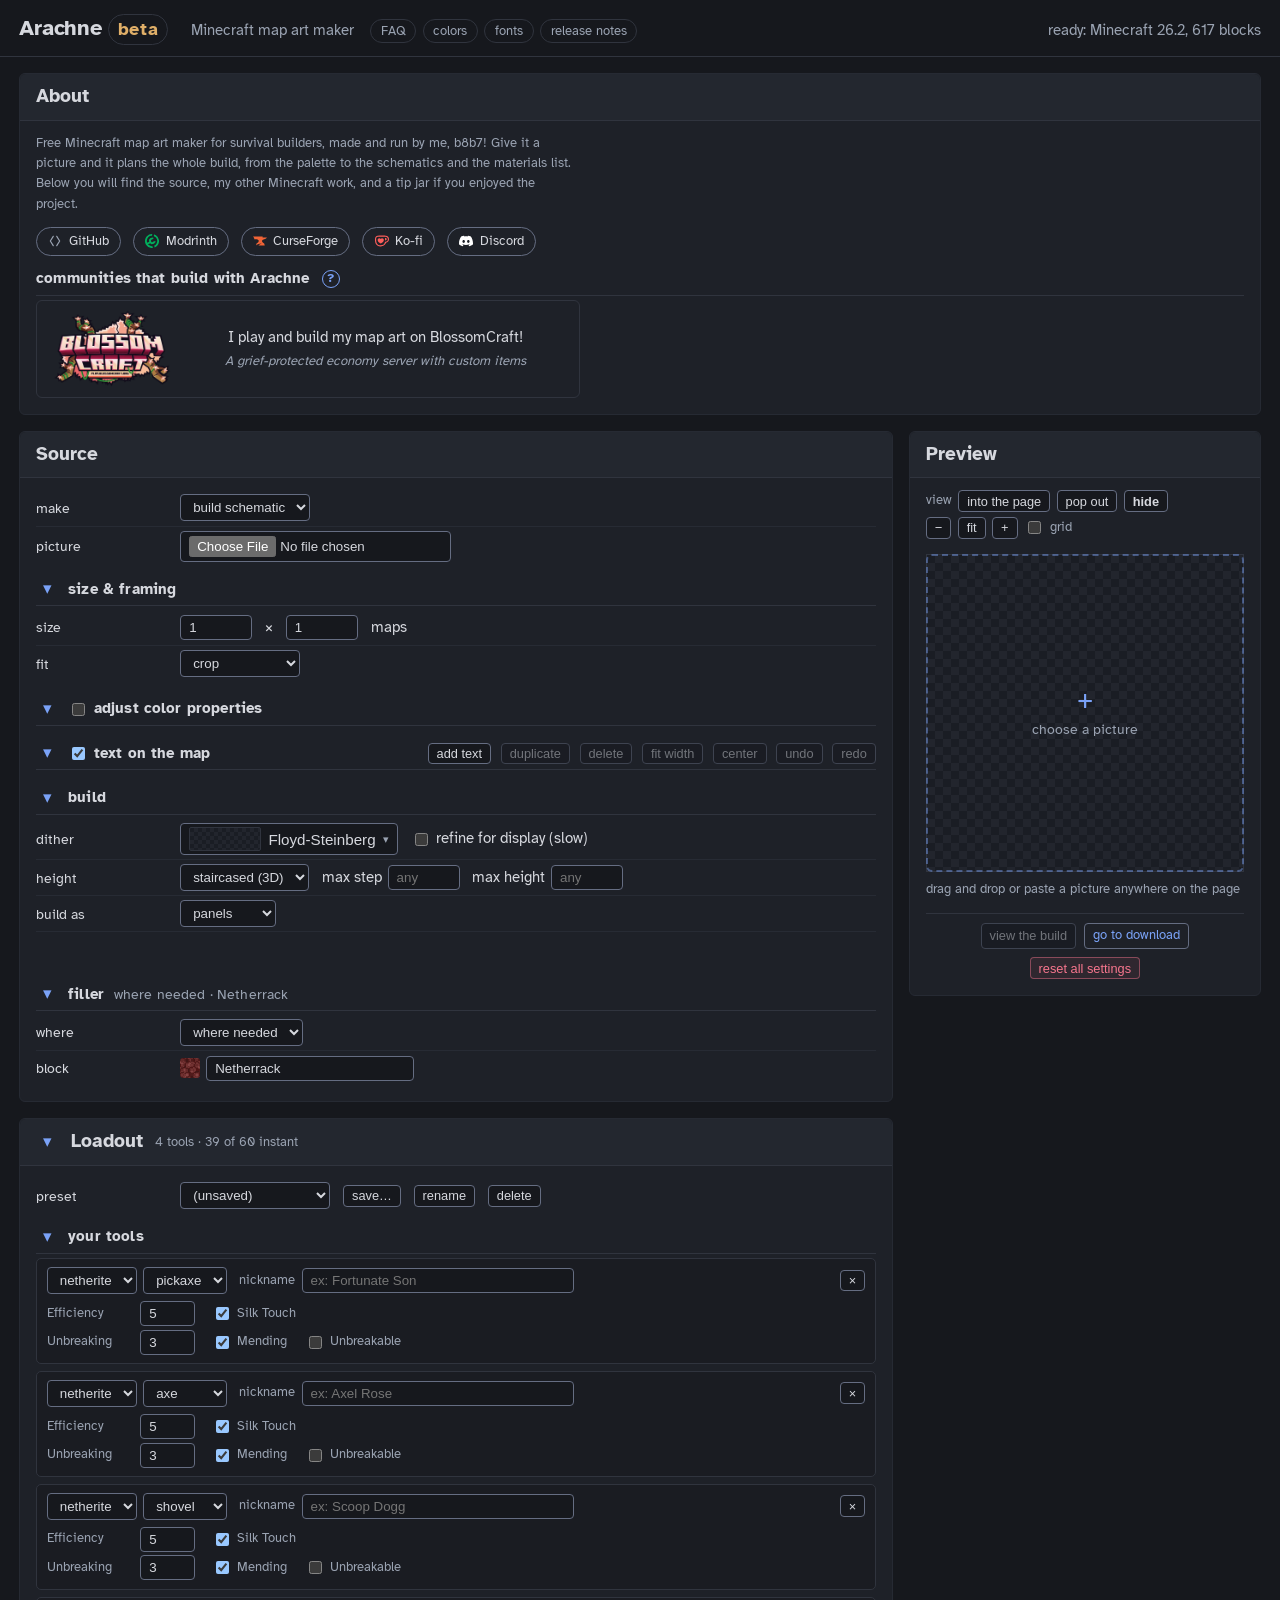
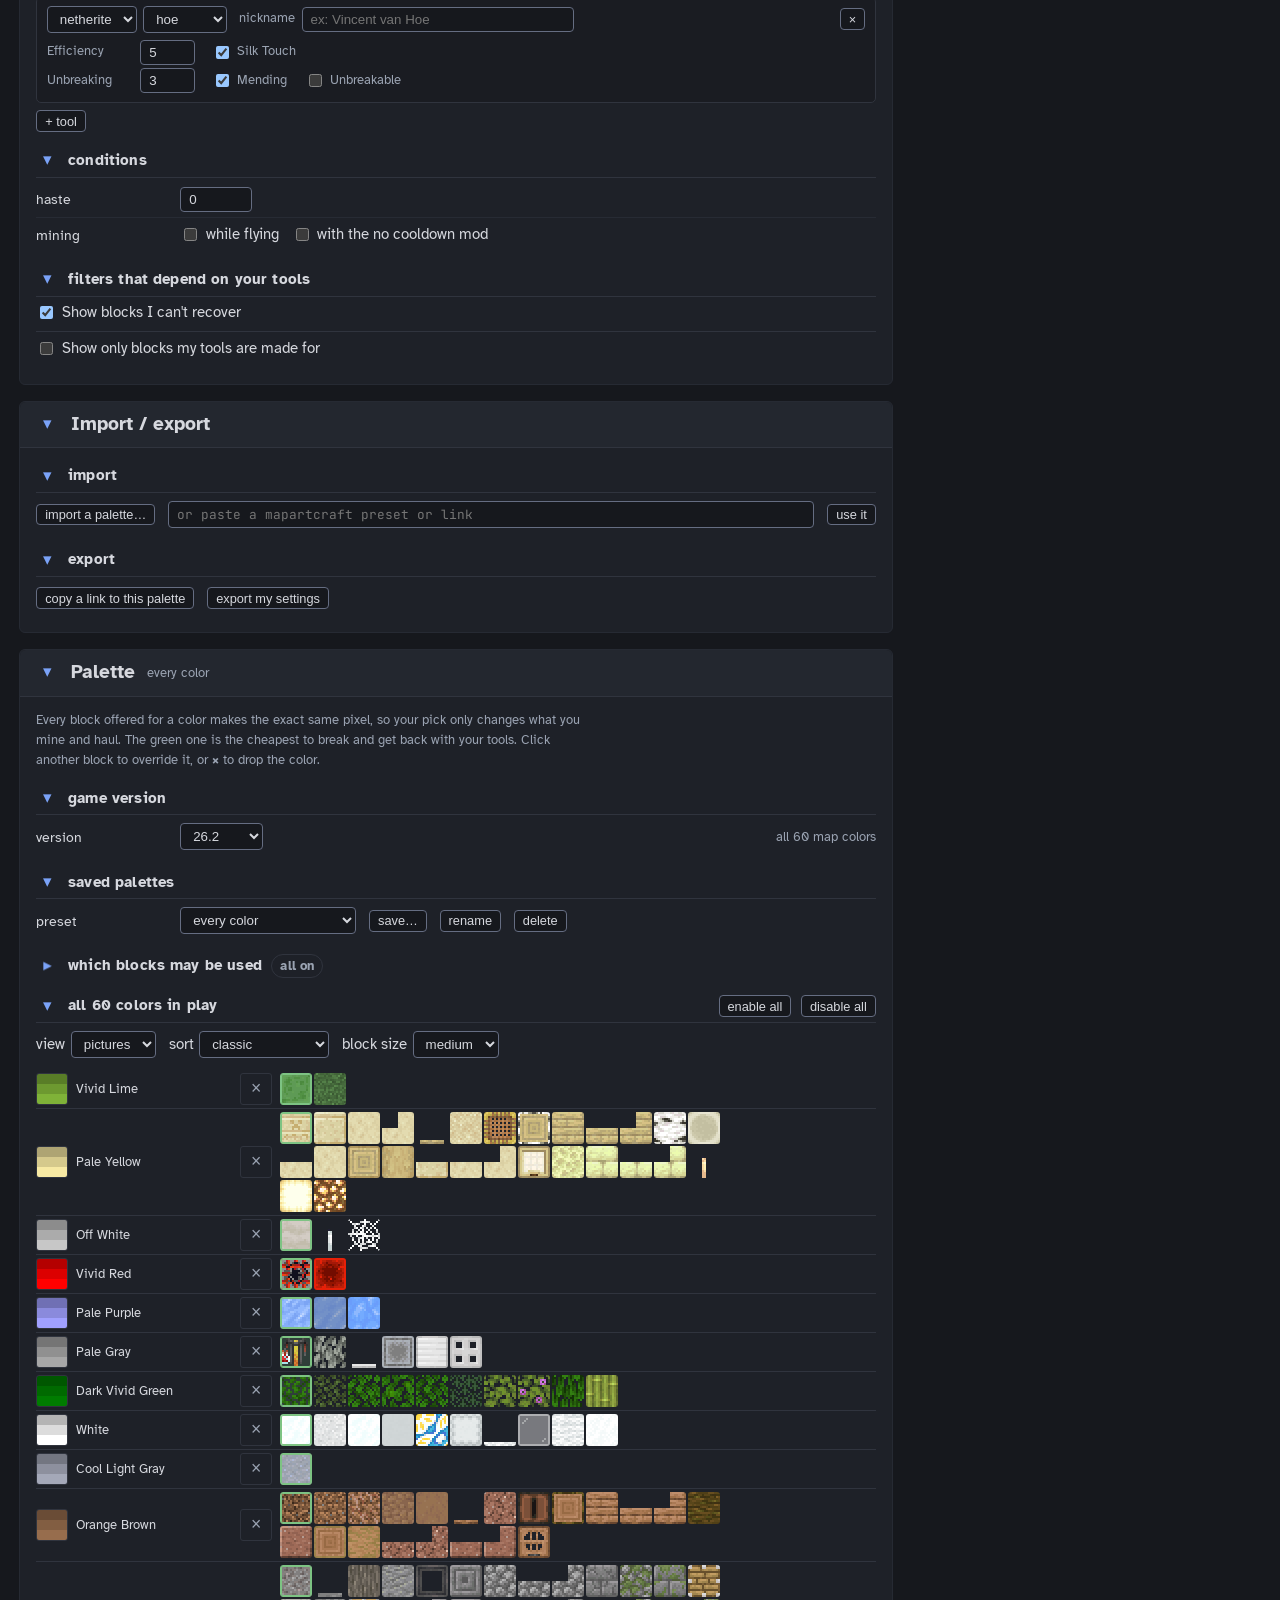
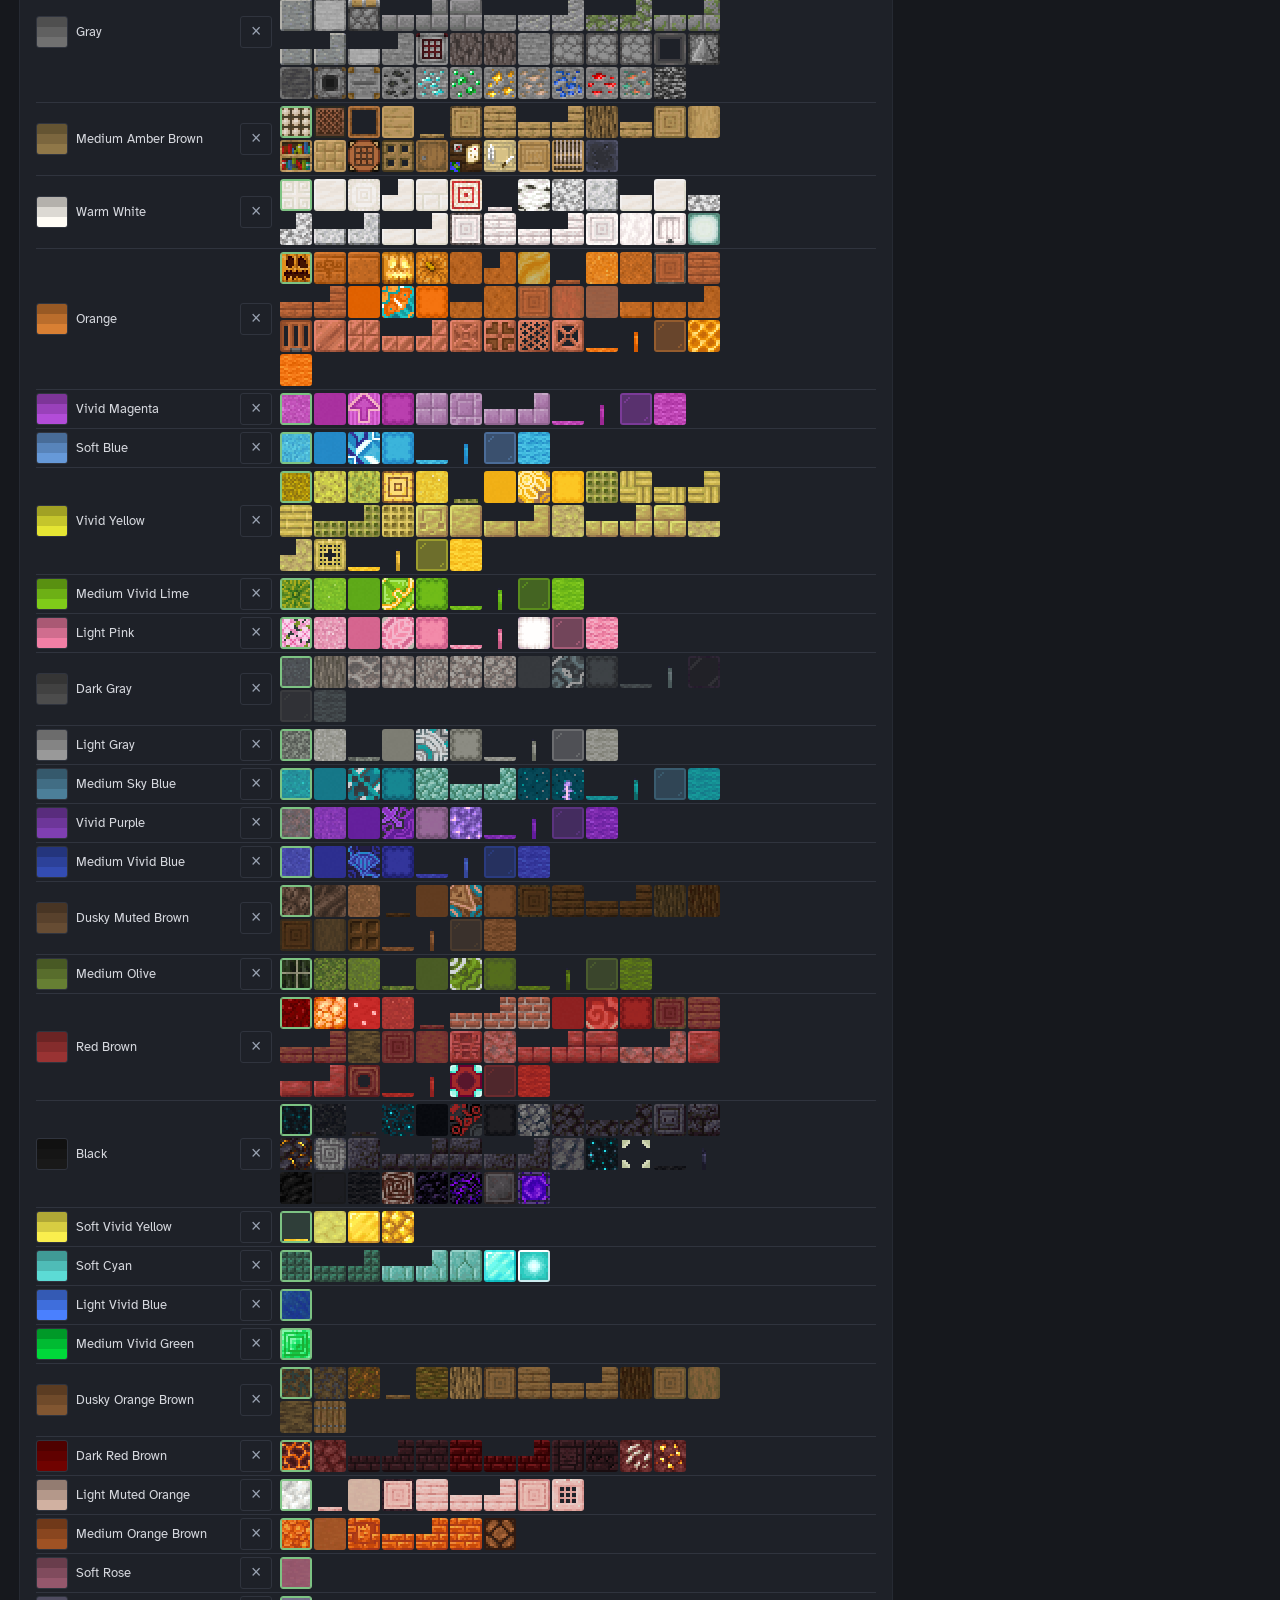
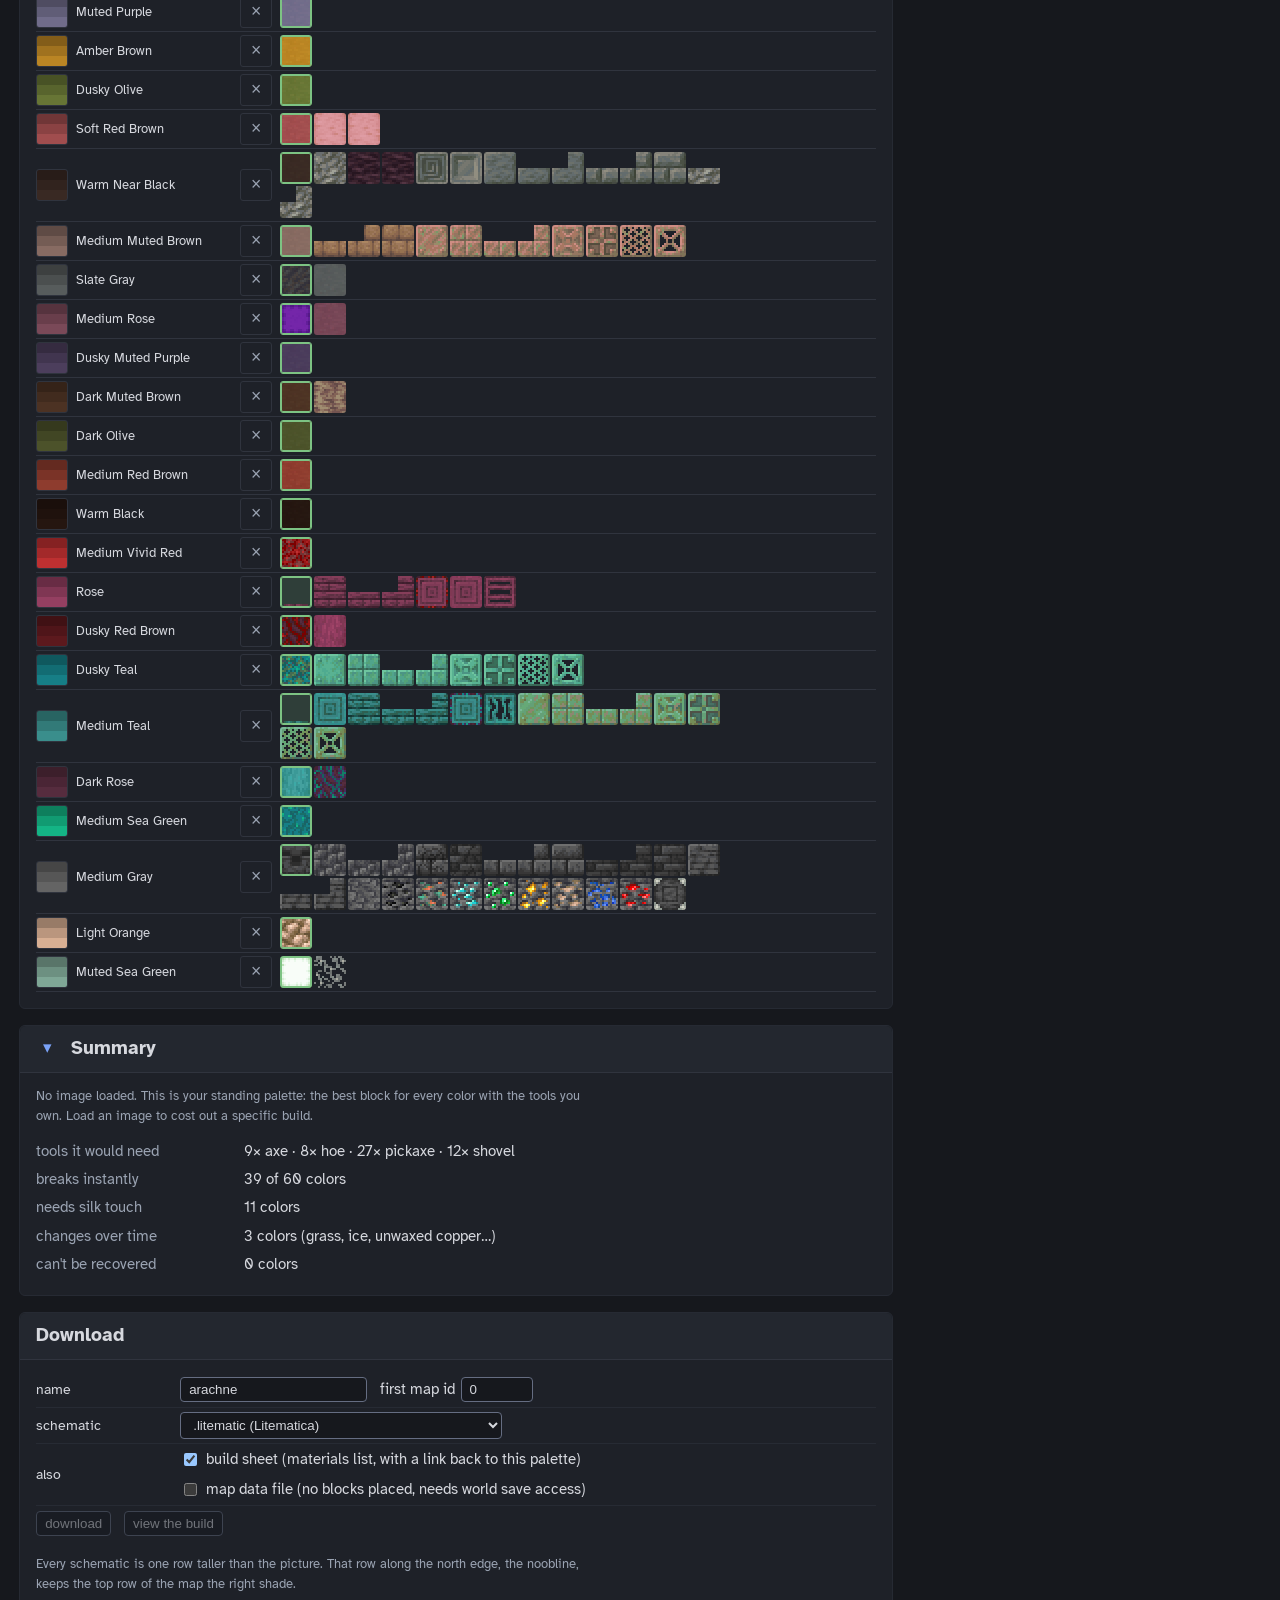
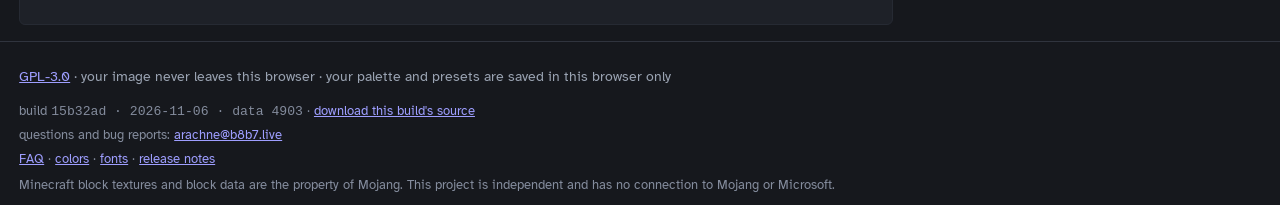
==== map-art/index.html @ 8e526361 "Integrate Map Art" ====
<!doctype html>
<html lang="en">
  <head>
    <meta charset="UTF-8" />
    <meta name="viewport" content="width=device-width, initial-scale=1.0" />
    <title>Arachne · Minecraft map art maker and generator</title>
    <meta name="description" content="Free Minecraft map art maker. Turn a picture into a Litematica or WorldEdit schematic with a palette priced for survival. It runs in your browser with no tracking." />
    <link rel="canonical" href="https://sovalyecraft.space/map-art/" />
    <meta property="og:type" content="website" />
    <meta property="og:url" content="https://sovalyecraft.space/map-art/" />
    <meta property="og:title" content="Arachne · Minecraft map art maker and generator" />
    <meta property="og:description" content="Free Minecraft map art maker. Turn a picture into map art in your browser, with no account and no tracking." />
    <meta property="og:image" content="https://b8b7.live/assets/brand/og-card.jpg" />
    <meta property="og:image:width" content="1200" />
    <meta property="og:image:height" content="630" />
    <meta property="og:image:alt" content="A rolled Minecraft map sealed with a spider medallion" />
    <meta property="og:site_name" content="b8b7.live" />
    <meta name="twitter:card" content="summary_large_image" />
    <script type="application/ld+json">
    {
      "@context": "https://schema.org",
      "@type": "WebApplication",
      "name": "Arachne",
      "url": "https://sovalyecraft.space/map-art/",
      "description": "Free Minecraft map art maker. Turn a picture into a Litematica or WorldEdit schematic with a palette priced for survival. It runs in your browser with no tracking.",
      "applicationCategory": "UtilitiesApplication",
      "operatingSystem": "Any",
      "browserRequirements": "Requires JavaScript and WebAssembly",
      "offers": {"@type": "Offer", "price": "0", "priceCurrency": "USD"},
      "author": {"@type": "Person", "name": "b8b7", "url": "https://b8b7.live/"},
      "license": "https://www.gnu.org/licenses/gpl-3.0.html"
    }
    </script>
    <link rel="icon" href="/map-art/favicon.svg" type="image/svg+xml" />
    <link rel="icon" href="/map-art/favicon-32.png" type="image/png" sizes="32x32" />
    <link rel="apple-touch-icon" href="/map-art/apple-touch-icon.png" />
    <link rel="manifest" href="/map-art/manifest.webmanifest" />
    <link rel="alternate" type="application/atom+xml" title="Arachne release notes" href="https://sovalyecraft.space/map-art/feed.xml" />
    <meta name="theme-color" content="#16181d" />
    <script type="module" crossorigin src="/map-art/assets/main-BR3q1e3c.js"></script>
    <link rel="modulepreload" crossorigin href="/map-art/assets/modulepreload-polyfill-P2Xu9kJm.js">
    <link rel="stylesheet" crossorigin href="/map-art/assets/main-CW1CtNRd.css">
  </head>
  <body>
    <a class="skip-link" href="#source-panel">Skip to the tool</a>
    <header>
      <h1>Arachne <span class="beta-chip">beta</span></h1>
      <p class="tag">Minecraft map art maker</p>
      <nav class="page-links" aria-label="pages"><a href="faq/">FAQ</a><a href="colors/">colors</a><a href="fonts/">fonts</a><a href="changelog/">release notes</a></nav>
      <span id="status" class="status">loading…</span>
    </header>
    <section id="about-panel">
      <h2>About</h2>
      <p class="note">Free Minecraft map art maker for survival builders, made and run by me, b8b7!
        Give it a picture and it plans the whole build, from the palette to the
        schematics and the materials list. Below you will find the source, my
        other Minecraft work, and a tip jar if you enjoyed the project.</p>
      <div class="row brand-row">
        <a class="brand-chip" href="https://github.com/b8b7lives/arachne" target="_blank" rel="noopener noreferrer" title="the footer offers the source of this exact build"><img class="brand-ico" src="/map-art/icons/github.svg" alt="" />GitHub</a>
        <a class="brand-chip" href="https://modrinth.com/user/b8b7" target="_blank" rel="noopener noreferrer"><img class="brand-ico" src="/map-art/icons/modrinth.svg" alt="" />Modrinth</a>
        <a class="brand-chip" href="https://www.curseforge.com/members/b8b7lives/projects" target="_blank" rel="noopener noreferrer"><img class="brand-ico" src="/map-art/icons/curseforge.svg" alt="" />CurseForge</a>
        <a class="brand-chip" href="https://ko-fi.com/b8b7live" target="_blank" rel="noopener noreferrer"><img class="brand-ico" src="/map-art/icons/kofi.svg" alt="" />Ko-fi</a>
        <a class="brand-chip" href="https://b8b7.live/discord" target="_blank" rel="noopener noreferrer" title="community server: builds, help, release notes"><img class="brand-ico" src="/map-art/icons/discord.svg" alt="" />Discord</a>
      </div>
      <div class="communities" id="communities" hidden>
        <div class="sub-head">communities that build with Arachne <span class="hint" role="img" aria-label="Communities Arachne is part of. Nothing here is paid or sponsored, and none of them run this project. If your server, stream, or project builds with Arachne, say hi in the Discord or write arachne@b8b7.live" title="Communities Arachne is part of. Nothing here is paid or sponsored, and none of them run this project. If your server, stream, or project builds with Arachne, say hi in the Discord or write arachne@b8b7.live">?</span></div>
        <div id="communities-cards"></div>
      </div>
    </section>

    <main>
      <section id="source-panel" tabindex="-1">
        <h2>Source</h2>
        <div class="ctl-group">
          <div class="ctl" title="a build is placed block by block from a schematic. A map file is dropped into a world save and needs no blocks, so it can use every color the game knows in all four shades, including the one no block makes">
            <label class="field-name" for="make-mode">make</label>
            <span class="ctl-body">
              <select id="make-mode">
                <option value="build" selected title="a Litematica or vanilla schematic, placed block by block">build schematic</option>
                <option value="mapdata" title="map.dat files for a world save, nothing placed">map.dat files</option>
              </select>
            </span>
          </div>
          <div class="ctl">
            <label class="field-name" for="file">picture</label>
            <span class="ctl-body"><input type="file" id="file" accept="image/*" /></span>
          </div>
        </div>

        <div class="subsection" id="framing-section">
          <div class="sub-head">size &amp; framing</div>
          <div class="ctl" title="each map is 128×128 blocks in game">
            <label class="field-name" for="maps-w">size</label>
            <span class="ctl-body">
              <input type="number" id="maps-w" value="1" min="1" max="16" /> ×
              <input type="number" id="maps-h" value="1" min="1" max="16" /> maps
            </span>
          </div>
          <div class="ctl">
            <label class="field-name" for="fit">fit</label>
            <span class="ctl-body">
              <select id="fit">
              <option value="cover" selected title="keeps the ratio and trims what does not fit the maps">crop</option>
              <option value="manual" title="you choose the framing with zoom, across and down">crop (custom)</option>
              <option value="contain" title="the whole picture, with see-through bars where it does not fill the maps">keep ratio</option>
              <option value="stretch">stretch</option>
            </select>
              <span class="note" id="ratio-hint"></span>
            </span>
          </div>
          <div class="ctl-group" id="crop-controls" hidden>
          <div class="ctl" title="1× frames as much of the picture as the map shape allows, higher zooms in on a smaller area">
            <label class="field-name" for="crop-zoom">zoom</label>
            <span class="ctl-body">
              <input type="range" class="short" id="crop-zoom" min="1" max="5" step="0.1" value="1" />
              <input type="number" class="slider-num" id="crop-zoom-num" min="1" max="5" step="0.1" value="1" title="type or arrow for fine changes" />
              <span class="field-unit">×</span>
              <button type="button" id="crop-reset" class="mini" title="back to a centered 1× crop">center</button>
            </span>
          </div>
          </div>
          <div class="ctl-group" id="crop-position" hidden>
          <div class="ctl ctl-range" title="slide the crop window left and right">
            <label class="field-name" for="crop-x">across</label>
            <input type="range" id="crop-x" min="0" max="100" step="1" value="50" />
            <input type="number" class="slider-num" id="crop-x-num" min="0" max="100" step="1" value="50" title="type or arrow for fine changes" />
            <span class="field-unit">%</span>
          </div>
          <div class="ctl ctl-range" title="slide the crop window up and down">
            <label class="field-name" for="crop-y">down</label>
            <input type="range" id="crop-y" min="0" max="100" step="1" value="50" />
            <input type="number" class="slider-num" id="crop-y-num" min="0" max="100" step="1" value="50" title="type or arrow for fine changes" />
            <span class="field-unit">%</span>
          </div>
          </div>
        </div>

        <div class="subsection" id="adjust-section">
          <div class="sub-head">
            <label title="brightness, contrast, saturation and white balance. Changes what Arachne builds from; the picture on disk is never touched">
              <input type="checkbox" id="adjust-on" /> adjust color properties</label>
            <span id="adjust-state" class="chip-adjust" hidden></span>
            <button type="button" id="adjust-reset" class="mini" hidden title="back to no adjustment">neutral</button>
          </div>
          <div class="ctl-group" id="adjust-controls" hidden>
          <div class="ctl ctl-range" title="lighter or darker overall">
            <label class="field-name" for="adj-brightness">brightness</label>
            <input type="range" id="adj-brightness" min="-100" max="100" step="1" value="0" />
            <input type="number" class="slider-num" id="adj-brightness-num" min="-100" max="100" step="1" value="0" />
            <span class="field-unit"></span>
          </div>
          <div class="ctl ctl-range" title="pushes lights and darks apart around the midpoint">
            <label class="field-name" for="adj-contrast">contrast</label>
            <input type="range" id="adj-contrast" min="-100" max="100" step="1" value="0" />
            <input type="number" class="slider-num" id="adj-contrast-num" min="-100" max="100" step="1" value="0" />
            <span class="field-unit"></span>
          </div>
          <div class="ctl ctl-range" title="how strong the colors are; hue is held steady, so nothing shifts toward a neighboring color">
            <label class="field-name" for="adj-saturation">saturation</label>
            <input type="range" id="adj-saturation" min="0" max="200" step="1" value="100" />
            <input type="number" class="slider-num" id="adj-saturation-num" min="0" max="200" step="1" value="100" />
            <span class="field-unit"></span>
          </div>
          <div class="ctl ctl-range" title="cooler toward blue, warmer toward yellow. Use this when whites read blue">
            <label class="field-name" for="adj-temperature">temperature</label>
            <input type="range" id="adj-temperature" min="-100" max="100" step="1" value="0" />
            <input type="number" class="slider-num" id="adj-temperature-num" min="-100" max="100" step="1" value="0" />
            <span class="field-unit"></span>
          </div>
          <div class="ctl ctl-range" title="toward green or toward magenta, the other half of white balance">
            <label class="field-name" for="adj-tint">tint</label>
            <input type="range" id="adj-tint" min="-100" max="100" step="1" value="0" />
            <input type="number" class="slider-num" id="adj-tint-num" min="-100" max="100" step="1" value="0" />
            <span class="field-unit"></span>
          </div>
          </div>
        </div>

        <div class="subsection" id="text-section">
          <div class="sub-head">
            <label title="draw these lines on the map. Off keeps them for later without building them">
              <input type="checkbox" id="text-on" checked /> text on the map</label>
            <span class="spacer"></span>
            <button type="button" id="text-add" class="mini" title="add a line of text on the map">add text</button>
            <button type="button" id="text-dup" class="mini" title="copy the selected text, same font and colors, as a new line below it" disabled>duplicate</button>
            <button type="button" id="text-delete" class="mini" title="delete the selected text for good" disabled>delete</button>
            <button type="button" id="text-fit" class="mini" title="pick the largest size where the widest line of the selected text fits across the map" disabled>fit width</button>
            <button type="button" id="text-center" class="mini" title="put the middle of the selected text at the middle of the map" disabled>center</button>
            <button type="button" id="text-undo" class="mini" title="undo the last text change, Ctrl+Z" disabled>undo</button>
            <button type="button" id="text-redo" class="mini" title="redo, Ctrl+Y" disabled>redo</button>
          </div>
          <div class="row text-items" id="text-items"></div>
          <div id="text-fields" class="ctl-group" hidden>
            <div class="ctl ctl-wide">
              <textarea id="text-text" rows="2" placeholder="type here, one line per row" spellcheck="false"></textarea>
            </div>
            <div class="group-label">type</div>
            <div class="ctl" title="every face here is free and open source. The fonts page lists them all with samples">
              <label class="field-name" for="text-font-search">font</label>
              <span class="ctl-body">
                <span class="picker font-picker" id="text-font-picker">
                  <span class="combo">
                    <input type="text" id="text-font-search" role="combobox" aria-expanded="false" aria-controls="text-font-drop" aria-autocomplete="list" autocomplete="off" spellcheck="false" placeholder="search fonts" />
                    <span class="caret" aria-hidden="true">▾</span>
                  </span>
                  <span class="font-strip" id="text-font-strip" title="the chosen font, drawn in itself"></span>
                  <div class="picker-drop font-drop" id="text-font-drop" role="listbox" hidden></div>
                </span>
                <span class="note" id="text-font-note" hidden></span>
              </span>
            </div>
            <div class="ctl" title="height of the letters in blocks. Bold strokes survive being made of blocks better">
              <label class="field-name" for="text-size">size</label>
              <span class="ctl-body">
                <input type="range" class="short" id="text-size" min="4" max="128" step="1" value="16" />
                <input type="number" class="slider-num" id="text-size-num" min="4" max="512" step="1" value="16" title="type or arrow for fine changes, up to 512" />
                <span class="field-unit">blocks</span>
                <label><input type="checkbox" id="text-bold" checked /> bold</label>
              </span>
            </div>
            <div class="ctl" title="how the letters are drawn. Crisp is one solid color with hard edges and no dither, which reads best on small text. Smooth is dithered like the picture, which suits big text. Hinted is crisp letters fitted to the block grid ahead of time, from 8 to 19 blocks, the same in every browser. Auto picks crisp under 20 blocks">
              <label class="field-name" for="text-kind">letter style</label>
              <span class="ctl-body">
                <select id="text-kind">
                  <option value="auto" selected title="crisp under 20 blocks, smooth from 20">auto</option>
                  <option value="crisp">crisp</option>
                  <option value="smooth">smooth</option>
                  <option value="hinted" title="letters fitted to the block grid ahead of time, 8 to 19 blocks">hinted</option>
                </select>
                <span class="chip-note" id="text-kind-chip"></span>
              </span>
            </div>
            <div class="ctl ctl-range" id="text-ink-row" title="how much of a soft edge counts as a block on crisp letters. Lower fattens thin letters and holds them together at small sizes, higher thins them">
              <label class="field-name" for="text-ink">ink</label>
              <input type="range" id="text-ink" min="64" max="192" step="1" value="128" />
              <input type="number" class="slider-num" id="text-ink-num" min="64" max="192" step="1" value="128" title="type or arrow for fine changes" />
            </div>
            <div class="group-label">colors</div>
            <div class="ctl" title="the letters, a one block outline around them, and a shadow behind them. Each color snaps to the nearest map color, and the note says which one the letters land on">
              <label class="field-name" for="text-color">color</label>
              <span class="ctl-body">
                <input type="color" id="text-color" value="#ffffff" aria-label="text color" />
                <label title="a one block line around every letter in a second color. Keeps text readable over a busy picture"><input type="checkbox" id="text-outline" checked /> outline</label>
                <input type="color" id="text-outline-color" value="#000000" aria-label="outline color" />
                <label title="a copy of the letters behind the text, offset by whole blocks"><input type="checkbox" id="text-shadow" /> shadow</label>
                <input type="color" id="text-shadow-color" value="#000000" aria-label="shadow color" />
                <label title="a rule under every line in the fill color"><input type="checkbox" id="text-underline" /> underline</label>
                <span class="note" id="text-snap"></span>
              </span>
            </div>
            <div class="ctl ctl-sub" id="text-shadow-fields" hidden title="where the shadow sits relative to the letters, in blocks. Negative goes left or up">
              <span class="field-name">shadow offset</span>
              <span class="ctl-body">
                <label for="text-shadow-x">across</label>
                <input type="range" class="short" id="text-shadow-x" min="-16" max="16" step="1" value="1" />
                <input type="number" class="slider-num" id="text-shadow-x-num" min="-16" max="16" step="1" value="1" />
                <label for="text-shadow-y">down</label>
                <input type="range" class="short" id="text-shadow-y" min="-16" max="16" step="1" value="1" />
                <input type="number" class="slider-num" id="text-shadow-y-num" min="-16" max="16" step="1" value="1" />
                <span class="field-unit">blocks</span>
              </span>
            </div>
            <div class="ctl" id="text-gradient-row" title="a second color the fill runs to. Smooth letters only, the run between the two colors is dithered">
              <label class="field-name" for="text-gradient">gradient</label>
              <span class="ctl-body">
                <input type="checkbox" id="text-gradient" />
                <input type="color" id="text-gradient-color" value="#9aa3b2" aria-label="second gradient color" />
                <select id="text-gradient-dir" aria-label="gradient direction">
                  <option value="down" selected>down</option>
                  <option value="across">across</option>
                </select>
                <span class="note" id="text-gradient-note" hidden>needs smooth letters</span>
              </span>
            </div>
            <div class="group-label">layout</div>
            <div class="ctl ctl-range" title="where the text sits across the map, as a share of its width. Drag the text on the preview to move it">
              <label class="field-name" for="text-x">across</label>
              <input type="range" id="text-x" min="0" max="100" step="1" value="50" />
              <input type="number" class="slider-num" id="text-x-num" min="0" max="100" step="1" value="50" />
              <span class="field-unit">%</span>
            </div>
            <div class="ctl ctl-range" title="where the bottom of the first line sits down the map, as a share of its height. Drag the text on the preview to move it">
              <label class="field-name" for="text-y">down</label>
              <input type="range" id="text-y" min="0" max="100" step="1" value="50" />
              <input type="number" class="slider-num" id="text-y-num" min="0" max="100" step="1" value="50" />
              <span class="field-unit">%</span>
            </div>
            <div class="ctl">
              <label class="field-name" for="text-align">align</label>
              <span class="ctl-body">
                <select id="text-align">
                  <option value="left">left</option>
                  <option value="center" selected>center</option>
                  <option value="right">right</option>
                </select>
                <label title="space between lines, as a multiple of the size">line height <input type="number" class="slider-num" id="text-line" min="0.6" max="3" step="0.05" value="1.2" /></label>
                <label title="extra space between letters, in blocks">letter spacing <input type="number" class="slider-num" id="text-tracking" min="-10" max="40" step="1" value="0" /></label>
              </span>
            </div>
            <div class="ctl" title="turn or mirror the whole line around its anchor. Stacked writes one letter per line">
              <label class="field-name" for="text-rotate">turn</label>
              <span class="ctl-body">
                <select id="text-rotate">
                  <option value="0" selected>0°</option>
                  <option value="90">90°</option>
                  <option value="180">180°</option>
                  <option value="270">270°</option>
                </select>
                <label title="swap left and right"><input type="checkbox" id="text-mirror" /> mirror</label>
                <label title="swap top and bottom"><input type="checkbox" id="text-flip" /> flip</label>
                <label title="one letter per line"><input type="checkbox" id="text-stacked" /> stacked</label>
              </span>
            </div>
          </div>
        </div>

        <div class="subsection" id="background-row" hidden>
          <div class="sub-head">transparency</div>
          <div class="ctl" title="transparent pixels place no blocks. The pad fit keeps this on, because padding is always transparent">
            <label class="field-name" for="honor-alpha">transparent areas</label>
            <span class="ctl-body">
              <label><input type="checkbox" id="honor-alpha" checked /> leave them empty</label>
            </span>
          </div>
          <div class="ctl" title="what goes where the picture is transparent, instead of leaving holes in the build">
            <label class="field-name" for="bg-mode">fill</label>
            <span class="ctl-body">
              <select id="bg-mode">
              <option value="off" selected>none</option>
              <option value="smooth" title="the closest color a map can make, one block">flat color</option>
              <option value="dithered" title="your exact color, dithered like the picture">dithered</option>
            </select>
              <input type="color" id="bg-color" value="#151515" aria-label="fill color" title="the color to fill with" />
              <span class="note" id="bg-note"></span>
            </span>
          </div>
          <div class="ctl-group" id="alpha-threshold-row" hidden>
          <div class="ctl ctl-range" title="pixels less opaque than this count as transparent and place no blocks">
            <label class="field-name" for="alpha-threshold">transparent below</label>
            <input type="range" id="alpha-threshold" min="1" max="99" step="1" value="50" />
            <input type="number" class="slider-num" id="alpha-threshold-num" min="1" max="99" step="1" value="50" title="type or arrow for fine changes" />
            <span class="field-unit">% opacity</span>
          </div>
          </div>
        </div>

        <div class="subsection" id="build-section">
          <div class="sub-head">build</div>
          <div class="ctl">
            <span class="field-name">dither</span>
            <span class="ctl-body">
              <span class="picker dither-picker">
              <select id="dither" class="dither-native" title="how colors between map colors are faked. Mixed modes hold color truest on a framed map seen from a few blocks; diffusion looks smoothest up close">
              <option value="none">none</option>
              <option value="floyd_steinberg" selected>Floyd-Steinberg</option>
              <option value="atkinson">Atkinson</option>
              <option value="yliluoma_bayer4">Yliluoma 4×4</option>
              <option value="yliluoma_blue16">Yliluoma blue noise</option>
              <optgroup label="advanced">
                <option value="min_avg_err">Jarvis</option>
                <option value="burkes">Burkes</option>
                <option value="sierra_lite">Sierra Lite</option>
                <option value="stucki">Stucki</option>
                <option value="bayer2">Ordered 2×2</option>
                <option value="ordered3">Ordered 3×3</option>
                <option value="bayer4">Ordered 4×4</option>
                <option value="yliluoma_bayer2">Yliluoma 2×2</option>
                <option value="yliluoma_ordered3">Yliluoma 3×3</option>
              </optgroup>
            </select>
              <button type="button" id="dither-btn" class="dither-btn" aria-haspopup="listbox"
                aria-expanded="false" aria-controls="dither-drop"
                title="how colors between map colors are faked. Every mode shows a sample made with your own palette">
                <canvas id="dither-btn-chip" class="dither-chip" width="72" height="24"></canvas>
                <span id="dither-btn-name">Floyd-Steinberg</span>
                <span class="caret">▾</span>
              </button>
              <div class="picker-drop dither-drop" id="dither-drop" role="listbox" hidden></div>
              </span>
              <label title="rearranges blocks to look right on a map framed a few blocks away. Slow, and slightly worse up close">
                <input type="checkbox" id="dbs-refine" />refine for display (slow)</label>
            </span>
          </div>
          <div class="ctl" id="height-row">
            <label class="field-name" for="height-mode">height</label>
            <span class="ctl-body">
              <select id="height-mode">
              <option value="stepped" selected>staircased (3D)</option>
              <option value="flat">flat (2D)</option>
            </select>
            <label id="cliff-cap-label" title="biggest height jump between neighboring rows. Blank allows any jump for the lowest possible build; 1 gives classic gentle terraces. This limits single steps; max height below limits the whole build">
              max step <input type="number" id="cliff-cap" value="" min="1" placeholder="any" /></label>
            <label id="max-height-label" title="tallest the staircased build may stand, in blocks. Blank lets the picture staircase as tall as it wants. Lower is easier to build and recolors some blocks to fit; the note here reports what it costs">
              max height <input type="number" id="max-height" value="" min="0" placeholder="any" /></label>
            </span>
          </div>
          <div class="ctl" id="build-as-row" title="how the build is put together, which decides what max height measures and how the download is cut">
            <label class="field-name" for="build-mode">build as</label>
            <span class="ctl-body">
              <select id="build-mode">
              <option value="panels" selected title="one file per map. Every panel starts on the ground with its own reference row along its north edge, so you can build it anywhere. Max height is the tallest panel">panels</option>
              <option value="continued" title="each panel starts where the one above it left off, so they stack into one build, all at the same y-level">continued</option>
              <option value="one_piece" title="a single schematic with one reference row along the north edge">one piece</option>
            </select>
            </span>
          </div>
          <div class="ctl ctl-wide" id="max-height-note-row">
            <span class="note" id="max-height-note"></span>
          </div>
        </div>
        <div class="subsection" id="filler-section">
          <div class="sub-head" title="cheap blocks the build needs but the picture never shows, under blocks that need support and along the noobline">filler <span class="dim" id="filler-meta"></span></div>
          <div class="ctl" title="cheap blocks placed under the map because the block above physically needs them. How you place the map is up to you, so nothing is added for placement">
            <label class="field-name" for="support-mode">where</label>
            <span class="ctl-body">
              <select id="support-mode">
              <option value="none" title="nothing added: the map rests on whatever you built it on. Right when nothing in your palette falls or pops off">none</option>
              <option value="important" selected title="one filler under each block that needs it. Vanilla pops these off without it however you place them, so this is the minimum a working map needs">where needed</option>
              <option value="full_layer" title="a full filler layer under the whole map (16,384 per map at minimum): lay all the filler first, then build color by color instead of carrying filler alongside every material">full layer</option>
            </select>
            </span>
          </div>
          <div class="ctl" title="the block used for filler. It never shows on the picture, so pick whatever is cheapest for you to farm">
            <label class="field-name" for="filler-search">block</label>
            <span class="ctl-body">
              <span class="picker" id="filler-picker">
                <span class="tile" id="filler-tile"></span>
                <input type="text" id="filler-search" role="combobox" aria-expanded="false" aria-controls="filler-drop" aria-autocomplete="list" autocomplete="off" spellcheck="false" />
                <div class="picker-drop" id="filler-drop" role="listbox" hidden></div>
              </span>
              <input type="hidden" id="support-block" value="netherrack" />
            </span>
          </div>
          <p class="note" id="filler-notice" hidden></p>
        </div>
      </section>

      <section id="preview-panel">
        <h2>Preview
          <span class="dim" id="preview-meta"></span>
        </h2>
        <div class="row preview-controls">
          <span class="ctl-name">view</span>
          <button type="button" id="preview-place" class="mini"
            title="sit the preview in the page under Source instead of the scrolling rail">into the page</button>
          <button type="button" id="preview-popout" class="mini" hidden
            title="open the preview in its own always-on-top window">pop out</button>
          <button type="button" id="preview-toggle" class="mini preview-toggle"
            title="collapse the preview panel">hide</button>
        </div>
        <div class="row preview-controls preview-zoom">
          <button type="button" id="zoom-out" class="mini" title="zoom out">−</button>
          <button type="button" id="zoom-fit" class="mini" title="fit the whole map in the panel">fit</button>
          <button type="button" id="zoom-in" class="mini" title="zoom in; the preview grows over the page and keeps following your scroll">+</button>
          <label class="mini-label" title="map panel boundaries, named the way the download names files"><input type="checkbox" id="grid-overlay" /> grid</label>
        </div>
        <div id="preview-slot">
          <div id="progress" class="progress idle" aria-hidden="true"><div id="progress-fill"></div></div>
          <div id="preview-wrap" title="click to load an image, or drag and drop or paste anywhere">
            <canvas id="preview" width="128" height="128"></canvas>
            <div id="grid-lines"></div>
            <div id="preview-empty">
              <span class="preview-empty-mark">+</span>
              <span>choose a picture</span>
            </div>
          </div>
        </div>
        <div id="preview-away" hidden>
          <span class="away-text">The preview is in its own window.</span>
          <button type="button" id="preview-return">bring it back</button>
        </div>
        <p class="note" id="preview-hint">drag and drop or paste a picture anywhere on the page</p>
        <div class="panel-utility preview-utility">
          <div class="utility-row">
            <button type="button" id="view-build" class="mini" disabled
              title="the whole schematic block by block: real textures, heights, and the exact blocks these settings pick. Nothing downloads and nothing leaves the page">view the build</button>
            <a class="mini jump" href="#export-panel">go to download</a>
          </div>
          <div class="utility-row">
            <button type="button" id="reset-default" class="mini danger"
              title="back to the starting loadout, palette, filters and settings. Your saved presets are kept">reset all settings</button>
          </div>
        </div>
      </section>

      <section id="loadout-panel">
        <h2>Loadout <span class="dim" id="loadout-meta"></span></h2>
        <div class="ctl-group">
          <div class="ctl" title="a saved kit, your tools, the conditions you mine in, and the two filters that depend on what you carry">
            <label class="field-name" for="loadout-preset">preset</label>
            <span class="ctl-body">
              <select id="loadout-preset"></select>
              <button type="button" id="loadout-preset-save" class="mini"
                title="save the current tools, conditions and tool-dependent filters under a name">save…</button>
              <button type="button" id="loadout-preset-rename" class="mini">rename</button>
              <button type="button" id="loadout-preset-delete" class="mini">delete</button>
            </span>
          </div>
        </div>

        <div class="subsection" id="tools-section">
          <div class="sub-head">your tools</div>
          <div id="loadout"></div>
          <button type="button" id="tool-add" class="mini">+ tool</button>
        </div>

        <div class="subsection" id="conditions-section">
          <div class="sub-head">conditions</div>
          <div class="ctl" title="beacon haste level, 0 for none. Each level is 20% faster">
            <label class="field-name" for="haste">haste</label>
            <span class="ctl-body">
              <input type="number" id="haste" value="0" min="0" max="10" />
              <span class="note" id="haste-note" hidden
                title="a max-level beacon gives Haste 2. Higher levels exist with mods and servers, and are priced the same way">beacons stop at 2</span>
            </span>
          </div>
          <div class="ctl">
            <span class="field-name">mining</span>
            <span class="ctl-body">
              <label title="every block takes five times longer to break while you are not standing on solid ground"><input type="checkbox" id="flying" /> while flying</label>
              <label title="vanilla pauses a quarter second after every break that is not instant. Tick this if you run the client mod that removes the pause, where your server allows it"><input type="checkbox" id="no-cooldown" /> with the no cooldown mod</label>
            </span>
          </div>
        </div>

        <div class="subsection" id="loadout-filters-section">
          <div class="sub-head">filters that depend on your tools
            <span class="chip-filter some-off" id="loadout-empty" hidden
              title="these colors have no block left that your tools and filters allow, so they place nothing"></span>
          </div>
          <div id="loadout-filters"></div>
        </div>
      </section>

      <section id="io-panel">
        <h2>Import / export</h2>

        <div class="subsection" id="import-section">
          <div class="sub-head">import</div>
          <div class="ctl ctl-wide">
            <span class="ctl-body">
            <button type="button" id="import-open" class="mini" title="a mapartcraft palette file, preset string or link, or a settings file exported here. Colors the palette leaves out are switched off">import a palette…</button>
            <input type="file" id="import-file" accept=".txt,.json,text/plain,application/json" hidden />
            <input type="text" id="import-paste" placeholder="or paste a mapartcraft preset or link" />
            <button type="button" id="import-apply" class="mini">use it</button>
            </span>
          </div>
        </div>

        <div class="subsection" id="export-section">
          <div class="sub-head">export</div>
          <div class="ctl ctl-wide">
            <span class="ctl-body">
            <button type="button" id="share-link" class="mini"
              title="a short link carrying just this palette: the colors you have on and the block you picked for each">copy a link to this palette</button>
            <button type="button" id="export-settings" class="mini"
              title="everything on this page as a file you can keep or send to someone">export my settings</button>
            </span>
          </div>
          <div class="ctl ctl-wide" id="share-row" hidden>
            <input type="text" id="share-out" readonly />
          </div>
        </div>

        <p class="note" id="io-result" hidden></p>
      </section>

      <section id="solver-panel">
        <h2>Palette <span class="dim" id="palette-meta"></span></h2>
        <p class="note" id="palette-state" hidden></p>
        <p class="note">Every block offered for a color makes the exact same pixel,
          so your pick only changes what you mine and haul. The green one is the
          cheapest to break and get back with your tools. Click another block to
          override it, or <b>×</b> to drop the color.</p>

        <div class="subsection" id="version-section">
          <div class="sub-head">game version</div>
          <div class="ctl">
            <label class="field-name" for="game-version">version</label>
            <span class="ctl-body">
              <select id="game-version"></select>
              <span class="note" id="version-note"></span>
            </span>
          </div>
        </div>

        <div class="subsection" id="palette-presets-section">
          <div class="sub-head">saved palettes</div>
          <div class="ctl" title="a saved palette, which colors you use and which block you use for each">
            <label class="field-name" for="palette-preset">preset</label>
            <span class="ctl-body">
              <select id="palette-preset"></select>
              <button type="button" id="palette-preset-save" class="mini"
                title="save the enabled colors and your per-color block picks under a name">save…</button>
              <button type="button" id="palette-preset-rename" class="mini">rename</button>
              <button type="button" id="palette-preset-delete" class="mini">delete</button>
            </span>
          </div>
        </div>

        <div class="subsection" id="filters-section" data-closed>
          <div class="sub-head" title="each filter names a property of the block itself, the same word the palette shows on the block, and saves with your palette preset. Off keeps those blocks out of the palette">
            <span class="filter-title">which blocks may be used</span>
            <span class="chip-filter" id="filter-state"></span>
          </div>
          <div id="toggles"></div>
        </div>

        <div id="palette-notice"></div>

        <div class="subsection" id="colors-section">
          <div class="sub-head">
            <span id="color-meta"></span>
            <span class="spacer"></span>
            <button type="button" id="colors-all" class="mini">enable all</button>
            <button type="button" id="colors-none" class="mini">disable all</button>
          </div>
          <div class="ctl ctl-wide">
            <span class="ctl-body">
            <label>view
              <select id="palette-view">
              <option value="tiles" selected>pictures</option>
              <option value="list">table</option>
            </select></label>
            <label>sort
              <select id="palette-sort">
              <option value="map" selected>classic</option>
              <option value="name">color name</option>
              <option value="spectrum">spectrum (hue)</option>
              <option value="cost">teardown cost</option>
              <option value="count">blocks used</option>
              <option value="impact">error if dropped</option>
            </select></label>
            <label title="how big the block pictures are in the palette">block size
              <select id="tile-size">
              <option value="24">small</option>
              <option value="32" selected>medium</option>
              <option value="48">large</option>
            </select></label>
            </span>
          </div>
          <div id="palette"></div>
        </div>
      </section>

      <section id="summary-panel">
        <h2>Summary
          <label class="mini-label" id="materials-basis-label" hidden>materials for
            <select id="materials-basis"></select>
          </label>
        </h2>
        <div id="summary"></div>
      </section>

      <section id="export-panel">
        <h2>Download</h2>
        <div class="ctl-group">
          <div class="ctl" title="used for the schematic and zip filenames. Map data files keep vanilla's map_&lt;id&gt;.dat, which the game requires">
            <label class="field-name" for="export-name">name</label>
            <span class="ctl-body">
              <input type="text" id="export-name" value="arachne" />
              <label title="numbers the panels, and the map data files if you export them. Raise it if your world already has maps">first map id
                <input type="number" id="first-map-id" value="0" min="0" step="1" /></label>
            </span>
          </div>
          <div class="ctl" id="schem-row" title="which schematic file to write. A .litematic carries its own name and shows under it in Litematica's list. A vanilla structure .nbt is the file Litematica and WorldEdit both read">
            <label class="field-name" for="schem-format">schematic</label>
            <span class="ctl-body">
              <select id="schem-format">
                <option value="litematic" selected>.litematic (Litematica)</option>
                <option value="nbt">.nbt (vanilla structure, Litematica and WorldEdit)</option>
              </select>
            </span>
          </div>
          <div class="ctl">
            <span class="field-name">also</span>
            <span class="ctl-body">
              <label id="sheet-label" title="a plain text file listing every block and how many you need, with a link that reopens this exact palette in Arachne. Keep it with the schematic and the build can be remade or continued later"><input
                type="checkbox" id="sheet-on" checked /> build sheet (materials list, with a link back to this palette)</label>
              <label id="mapdat-label" title="a map data file puts the finished picture straight onto a map item with no blocks placed. It only works if you can write to the world save, so singleplayer or a server you run"><input
                type="checkbox" id="mapdat-on" /> map data file (no blocks placed, needs world save access)</label>
            </span>
          </div>
        </div>
        <p class="note" id="mapdat-note" hidden><span id="mapdat-where-new">The zip holds a
          <code>minecraft</code> folder. Put that folder inside your world's <code>data</code>
          folder, so the maps land in <code>data/minecraft/maps</code>, then
          <code>/give @p filled_map[map_id=<span id="mapdat-example">0</span>]</code>.</span><span id="mapdat-where-old" hidden>Drop the file into your world's
          <code>data</code> folder, then
          <code>/give @p filled_map[map_id=<span id="mapdat-example-old-cmd">0</span>]</code>
          (1.20.5 and later) or <code>filled_map{map:<span id="mapdat-example-old">0</span>}</code>
          before that.</span>
          No blocks are placed, so block and teardown settings don't apply.</p>
        <div class="ctl ctl-wide">
          <span class="ctl-body">
          <button type="button" id="export-download" disabled title="one file, named what you named it: the schematic in the format picked above, zipped together with the rest when there is more than one">download</button>
          <button type="button" id="view-build-export" disabled title="the whole schematic block by block: real textures, heights, and the exact blocks these settings pick. Nothing downloads and nothing leaves the page">view the build</button>
          <button type="button" id="export-share" hidden disabled title="the same file, handed to another app on this device such as Discord, mail or a drive">share</button>
          </span>
        </div>
        <p class="note" id="export-skipped" hidden></p>
        <p class="note" id="export-mode-note">Every schematic is one row taller than the
          picture. That row along the north edge, the noobline, keeps the top row
          of the map the right shade.</p>
      </section>
    </main>

    <footer>
      <p><a href="https://www.gnu.org/licenses/gpl-3.0.html" target="_blank"
        rel="noopener noreferrer">GPL-3.0</a> · your image never leaves this browser ·
        your palette and presets are saved in this browser only</p>
      <p class="build">build <code id="build-id" title="click to copy, then quote it when reporting anything">…</code>
        · <a id="build-source" href="https://github.com/b8b7lives/arachne">download this build's source</a></p>
      <p class="build">questions and bug reports:
        <a href="mailto:arachne@b8b7.live">arachne@b8b7.live</a></p>
      <p class="build"><a href="faq/">FAQ</a>
        · <a href="colors/">colors</a>
        · <a href="fonts/">fonts</a>
        · <a href="changelog/">release notes</a></p>
      <p class="legal">Minecraft block textures and block data are the property of
        Mojang. This project is independent and has no connection to Mojang or
        Microsoft.</p>
    </footer>
  </body>
</html>
---- map-art/assets/main-CW1CtNRd.css ----
@font-face{font-family:Atkinson Hyperlegible;src:url(/map-art/fonts/AtkinsonHyperlegible-400.woff2)format("woff2");font-weight:400;font-style:normal;font-display:swap}@font-face{font-family:Atkinson Hyperlegible;src:url(/map-art/fonts/AtkinsonHyperlegible-700.woff2)format("woff2");font-weight:700;font-style:normal;font-display:swap}@font-face{font-family:JetBrains Mono;src:url(/map-art/fonts/JetBrainsMono-400.woff2)format("woff2");font-weight:400;font-style:normal;font-display:swap}:root{--bg:#16181d;--panel:#1e2128;--ink:#d6d8de;--dim:#9aa3b2;--dimmer:#848c9d;--edge:#30343e;--edge-soft:#272b34;--panel-head:#23272f;--sp-1:.25rem;--sp-2:.5rem;--sp-3:.75rem;--sp-4:1rem;--sp-6:1.5rem;--edge-control:#656d82;--accent:#7aa2f7;--warn:#e0af68;--good:#7dc383;--bad:#f7768e;--font-ui:"Atkinson Hyperlegible", system-ui, -apple-system, sans-serif;--font-mono:"JetBrains Mono", ui-monospace, SFMono-Regular, monospace;--t-title:1.35rem;--t-head:1.2rem;--t-body:.95rem;--t-small:.82rem;--tile-size:var(--tile-pref,32px);--lightningcss-light: ;--lightningcss-dark:initial;color-scheme:dark}*{box-sizing:border-box}body{background:var(--bg);color:var(--ink);font:var(--t-body) / 1.55 var(--font-ui);-webkit-font-smoothing:antialiased;margin:0}header,footer{padding:.7rem 1.2rem}header{border-bottom:1px solid var(--edge);align-items:baseline;gap:1rem;display:flex}header h1{font-size:var(--t-title);letter-spacing:-.01em;margin:0}.tag{color:var(--dim);margin:0}#about-panel{max-width:calc(1400px - 2.4rem);margin:1rem 1.2rem 0}.brand-row{flex-wrap:wrap;align-items:center;gap:.5rem;display:flex}.brand-chip{border:1px solid var(--edge-control);color:var(--ink);font-family:var(--font-ui);font-size:var(--t-small);cursor:pointer;background:0 0;border-radius:999px;align-items:center;gap:.4rem;padding:.2rem .7rem;text-decoration:none;display:inline-flex}.brand-chip:hover{border-color:var(--accent);color:var(--accent)}.brand-ico{width:14px;height:14px;display:block}.beta-chip{border:1px solid var(--edge);letter-spacing:.04em;color:var(--warn,#e0af68);border-radius:999px;margin-right:.4em;padding:0 .45em;font-size:.85em;display:inline-block}.status{color:var(--dim);margin-left:auto}.page-links{flex-wrap:wrap;gap:.4rem;display:flex}.page-links a{border:1px solid var(--edge);font-size:var(--t-small);color:var(--dim);border-radius:999px;align-items:center;padding:.05rem .6rem;text-decoration:none;display:inline-flex}.page-links a:hover{color:var(--accent);border-color:var(--edge-control)}.skip-link{z-index:100;background:var(--panel);color:var(--ink);border:1px solid var(--edge-control);opacity:0;pointer-events:none;border-radius:4px;padding:.4rem .8rem;text-decoration:none;position:absolute;top:.6rem;left:.6rem;transform:translateY(-300%)}.skip-link:focus-visible{opacity:1;pointer-events:auto;outline:2px solid var(--accent);outline-offset:2px;transform:none}#source-panel:focus{outline:none}footer{color:var(--dim);border-top:1px solid var(--edge);font-size:.85rem}main{gap:var(--sp-4);padding:var(--sp-4) 1.2rem;grid-template-columns:minmax(0,1fr) 22rem;align-items:start;max-width:1400px;display:grid}#io-panel,#source-panel,#loadout-panel,#solver-panel,#summary-panel,#export-panel{grid-column:1}#preview-panel{grid-area:1/2/span 6;align-self:start;position:sticky;top:.6rem}#preview-panel.zoomed{width:calc(100% + var(--zoom-left,0px) + var(--zoom-right,0px));margin-left:calc(-1 * var(--zoom-left,0px));margin-right:calc(-1 * var(--zoom-right,0px));z-index:5;box-shadow:0 12px 36px #0000008c}body.preview-inline main{grid-template-columns:minmax(0,1fr)}body.preview-inline #preview-panel{grid-area:auto/1;position:static}@media (max-width:900px){main{grid-template-columns:minmax(0,1fr)}#io-panel,#source-panel,#loadout-panel,#solver-panel,#summary-panel,#export-panel,#preview-panel{grid-column:1}#preview-panel{grid-row:auto;max-height:none;position:static}#preview-place{display:none}}section{background:var(--panel);padding:var(--sp-3) var(--sp-4) var(--sp-4);border:1px solid #262a33;border-radius:6px;min-width:0;overflow-x:auto}h2{align-items:center;gap:var(--sp-2) var(--sp-3);margin:calc(-1 * var(--sp-3)) calc(-1 * var(--sp-4)) var(--sp-3);padding:var(--sp-2) var(--sp-4);font-size:var(--t-head);background:var(--panel-head);border-bottom:1px solid var(--edge);border-radius:6px 6px 0 0;flex-wrap:wrap;display:flex}h2>.dim{font-size:var(--t-small)}.note{max-width:68ch}#palette-state{margin:0 0 8px;line-height:20px}section>.note:first-of-type{margin-top:0}.dim{color:var(--dim);font-size:.85rem;font-weight:400}.note{color:var(--dim);font-size:var(--t-small)}.row{gap:var(--sp-2) var(--sp-3);margin:var(--sp-2) 0;flex-wrap:wrap;align-items:center;display:flex}label{align-items:center;gap:.35rem;display:inline-flex}input[type=number]{width:4.5rem}input,select,button{background:var(--bg);color:var(--ink);border:1px solid var(--edge-control);border-radius:4px;padding:.25rem .5rem}button{cursor:pointer}button:disabled{opacity:.45;cursor:default}button.mini{padding:.15rem .5rem;font-size:.8rem}#generate{background:var(--accent);color:#10121a;margin-top:.5rem;font-weight:600}#preview{image-rendering:pixelated;border:1px solid var(--edge);background:repeating-conic-gradient(#22252d 0% 25%,#1a1d24 0% 50%) 0 0/16px 16px;display:block}#preview-panel.hidden-preview #preview-slot,#preview-panel.hidden-preview .preview-zoom,#preview-panel.hidden-preview #preview-place,#preview-panel.hidden-preview #preview-popout,#preview-panel.hidden-preview #preview-hint{display:none}.preview-toggle{font-weight:600}.preview-controls{flex-wrap:wrap;align-items:center;gap:.4rem;margin:.3rem 0;display:flex}.preview-controls .ctl-name{color:var(--dim);font-size:.8rem}.dither-native{display:none}.dither-btn{background:var(--bg);border:1px solid var(--edge-control);color:var(--ink);font-size:var(--t-body);border-radius:4px;align-items:center;gap:.45rem;padding:.2rem .5rem;display:inline-flex}.dither-chip{width:72px;height:24px;image-rendering:pixelated;border:1px solid var(--edge);background:repeating-conic-gradient(#22252d 0% 25%,#1a1d24 0% 50%) 0 0/8px 8px;border-radius:2px;flex:none}.dither-btn .caret{color:var(--dim);font-size:.7em}.dither-drop{width:min(36rem,100vw - 3rem);max-height:24rem}.dither-row{gap:10px}.dither-name{flex:none;width:10.5rem}.dither-desc{color:var(--dim);font-size:var(--t-small);min-width:0}@media (max-width:900px){.dither-native{display:inline-block}.dither-btn,.dither-drop{display:none}}.preview-utility{flex-direction:column;justify-content:center;align-items:center;gap:.4rem}.preview-utility .utility-row{flex-wrap:nowrap;justify-content:center;gap:.5rem;display:flex}.preview-utility .mini,.preview-utility a.mini.jump{white-space:nowrap}#colors{grid-template-columns:repeat(auto-fill,minmax(150px,1fr));gap:.1rem .6rem;display:grid}#colors label{padding:1px 0;font-size:.82rem}.swatch{border-radius:2px;flex:none;width:.9rem;height:.9rem;display:inline-block}.delta{color:var(--dim);font-family:var(--font-mono);font-size:.75rem}table{border-collapse:collapse;width:100%;font-size:.88rem}th,td{text-align:left;border-bottom:1px solid var(--edge);padding:.2rem .5rem}th{color:var(--dim);font-weight:400}.flag{border:1px solid color-mix(in srgb, var(--warn) 45%, transparent);color:var(--warn);white-space:nowrap;border-radius:3px;margin:1px 2px 1px 0;padding:0 .3rem;font-size:.7rem;line-height:1.5;display:inline-block}.flag.info{color:var(--dim);border-color:var(--edge)}.cost{color:var(--dim);white-space:nowrap;font-family:var(--font-mono);font-size:.8rem}.palette-row{border-bottom:1px solid var(--edge);grid-template-columns:36px 10rem 36px minmax(0,1fr) 8.5rem;align-items:center;gap:0 4px;padding:3px 0;display:grid}.tile-strip{flex-wrap:wrap;align-items:center;gap:2px;display:flex}.palette-row.off .tile:not(.none-tile){opacity:.35}.swatchbox{border:1px solid var(--edge);border-radius:3px;flex:none;width:32px;height:32px;margin-right:4px}.tile{width:var(--tile-size,32px);height:var(--tile-size,32px);background-color:#0000;background-image:var(--atlas-url,url(/map-art/atlas.webp));background-size:calc(var(--atlas-cols,32) * var(--tile-size,32px)) auto;image-rendering:pixelated;cursor:pointer;background-repeat:no-repeat;background-origin:border-box;border:1px solid #0000;border-radius:3px;flex:none;padding:0}.tile:hover{border-color:var(--dim)}.tile.selected{border-color:var(--good);box-shadow:inset 0 0 0 1px var(--good);background-color:#7dc3832e}.tile.norecovery,.tile.norecovery.selected{filter:grayscale(.7)}.none-tile{color:var(--dim);border-color:var(--edge);background-image:none;font-size:1.1rem;line-height:1}.none-tile.selected{color:var(--warn);border-color:var(--warn)}.row-badges{justify-content:flex-end;gap:.6rem;padding:0 .3rem;display:inline-flex}.row-name{overflow-wrap:anywhere;padding-right:.3rem;font-size:.82rem}.palette-row.off .row-name{color:var(--dim)}.palette-table{table-layout:fixed;width:100%}.palette-table th,.palette-table td{vertical-align:middle;border-bottom:1px solid var(--edge);padding:.35rem .6rem;overflow:hidden}.palette-table thead th{z-index:2;background:var(--panel);border-bottom:2px solid var(--edge);white-space:nowrap;font-size:var(--t-small);position:sticky;top:0}.palette-table th.sortable{cursor:pointer;-webkit-user-select:none;user-select:none}.palette-table th.sortable:hover{color:var(--ink)}.palette-table th.sorted{color:var(--accent)}.palette-table th.sorted:after{content:" ↓"}.palette-table th.num,.palette-table td.num{text-align:right}.palette-table td.num{font-family:var(--font-mono);font-variant-numeric:tabular-nums;white-space:nowrap;font-size:.78rem}.cell{align-items:center;gap:.45rem;min-width:0;display:flex}.palette-table .cname,.palette-table .bname{text-overflow:ellipsis;white-space:nowrap;overflow:hidden}.palette-table .cname{font-weight:700}.prow{cursor:pointer}.prow.alt>td{background:#ffffff05}.prow:hover>td{background:#7aa2f71a}.prow.off{color:var(--dim)}.prow.off .tile:not(.none-tile){opacity:.4}.prow-expand>td{background:#00000038;padding:.5rem .8rem .7rem}.prow-expand .note{margin:0 0 .35rem}.palette-item{border-bottom:1px solid var(--edge)}.palette-item.off summary .list-label{color:var(--dim)}.palette-item summary{cursor:pointer;align-items:center;gap:.5rem;padding:.25rem .2rem;list-style-position:inside;display:flex}.list-label b,.cname{font-weight:600}.tile.small{--tile-size:20px}.tile.small,.swatchbox.small{width:20px;height:20px}.tile.small.none-tile{text-align:center;font-size:.85rem;line-height:20px}.list-candidates{padding:.2rem 0 .4rem 1.6rem}.cand-row{cursor:pointer;border-radius:3px;align-items:center;gap:.4rem;padding:1px 4px;display:flex}.cand-row:hover{background:#7aa2f71f}.cand-row.selected{background:#7dc38326;outline:1px solid #7dc38366}#preview-wrap{cursor:pointer;display:inline-block;position:relative}#grid-lines{pointer-events:none;background-image:repeating-linear-gradient(90deg,#ebf0ff73 0 1px,#0000 1px 100%),repeating-linear-gradient(#ebf0ff73 0 1px,#0000 1px 100%);position:absolute;inset:0}.grid-name{color:#ebf0ffd9;pointer-events:none;white-space:nowrap;background:#0d0f1499;border-radius:0 0 4px;padding:0 4px;font-size:10px;line-height:1.5;position:absolute}.ench-beyond{color:var(--dim);font-size:var(--t-small)}.nerd{margin-top:.6rem}.nerd summary{cursor:pointer;color:var(--dim);font-size:var(--t-small)}section.collapsed>:not(h2){display:none}section.collapsed>h2{margin-bottom:calc(-1 * var(--sp-4));border-bottom:0;border-radius:6px}section.collapsed>h2 .fold{transform:rotate(-90deg)}.mini-label{color:var(--dim);font-size:.8rem}.warn-orange{color:var(--warn);font-size:.85rem;font-weight:400}.warn-red{color:#f7768e;font-size:.85rem;font-weight:400}#summary dl{grid-template-columns:max-content 1fr;gap:.15rem 1rem;margin:0;display:grid}#summary dt{color:var(--dim)}#summary dd{margin:0}#summary dl{grid-template-columns:12rem 1fr}#summary dd{margin-bottom:.15rem}.materials{margin-top:.7rem}.materials td.num{text-align:right;font-family:var(--font-mono);font-variant-numeric:tabular-nums;font-size:.82rem}.materials th.num{text-align:right}.materials th{font-weight:400}.tool-item{border:1px solid var(--edge);background:color-mix(in srgb, var(--bg) 50%, transparent);border-radius:5px;margin-bottom:.4rem;padding:.5rem .6rem .55rem}.tool-head{flex-wrap:wrap;align-items:center;gap:.35rem .4rem;display:flex}.tool-name{min-width:11rem;color:var(--dim);flex:1;align-items:center;gap:.4rem;margin-left:.35rem;font-size:.8rem;display:flex}input.nick{flex:1;min-width:6rem;max-width:17rem}.tool-ench{color:var(--dim);flex-direction:column;gap:.22rem;margin-top:.45rem;font-size:.8rem;display:flex}.ench-row{flex-wrap:wrap;align-items:center;gap:.2rem 1.1rem;display:flex}.ench-field{align-items:center;gap:.45rem;display:inline-flex}.ench-name{min-width:5.4rem}.ench-field input[type=number]{width:3.4rem}label.ench{white-space:nowrap;align-items:center;gap:.3rem;display:inline-flex}label.ench.muted,.ench-field.muted{opacity:.45}.toggle-row{border-bottom:1px solid var(--edge);padding:.3rem 0}.toggle-row:last-child{border-bottom:0}.warn-banner{border:1px solid color-mix(in srgb, var(--warn) 45%, transparent);background:color-mix(in srgb, var(--warn) 8%, transparent);color:var(--ink);font-size:var(--t-small);border-radius:4px;margin:0 0 .6rem;padding:.45rem .6rem}.prow:focus-visible{outline:2px solid var(--accent);outline-offset:-2px}input.nick{width:8rem}#palette-notice:empty{display:none}#palette-notice{margin:.5rem 0}.drift-banner{border:1px solid color-mix(in srgb, var(--accent) 45%, transparent);background:color-mix(in srgb, var(--accent) 8%, transparent);font-size:var(--t-small);border-radius:4px;flex-wrap:wrap;align-items:center;gap:.5rem;margin-top:.4rem;padding:.45rem .6rem;display:flex}.pip-body{background:var(--bg);margin:0;padding:.5rem;overflow:auto}.pip-body #preview-wrap{cursor:default}#preview-away{border:2px dashed color-mix(in srgb, var(--warn) 55%, transparent);background:color-mix(in srgb, var(--warn) 7%, transparent);text-align:center;border-radius:6px;flex-direction:column;justify-content:center;align-items:center;gap:.6rem;min-height:11rem;padding:1rem;display:flex}#preview-away[hidden]{display:none}.away-text{color:var(--ink);font-size:.9rem}#preview-empty{border:2px dashed color-mix(in srgb, var(--accent) 45%, transparent);color:var(--dim);border-radius:6px;flex-direction:column;justify-content:center;align-items:center;gap:.35rem;font-size:.85rem;display:flex;position:absolute;inset:0}#preview-wrap:hover #preview-empty{border-color:var(--accent);color:var(--ink)}#preview-empty[hidden]{display:none}.preview-empty-mark{color:var(--accent);font-size:1.7rem;line-height:1}body.dragging #preview-empty{border-color:var(--accent);color:var(--ink)}button.danger{color:var(--bad);border-color:color-mix(in srgb, var(--bad) 45%, transparent);background:color-mix(in srgb, var(--bad) 8%, transparent)}button.danger:hover{color:var(--ink);border-color:var(--bad);background:color-mix(in srgb, var(--bad) 22%, transparent)}.panel-utility{border-top:1px solid var(--edge);justify-content:flex-end;margin-top:.6rem;padding-top:.55rem;display:flex}.spacer{flex:1}#import-paste{min-width:14rem;font-family:var(--font-mono);flex:1;font-size:.8rem}.chip-drift{white-space:nowrap;color:var(--accent);border:1px solid color-mix(in srgb, var(--accent) 55%, transparent);cursor:pointer;border-radius:3px;margin:1px 2px 1px 0;padding:0 .3rem;font-size:.7rem;line-height:1.5;display:inline-block}.chip-drift:hover{background:color-mix(in srgb, var(--accent) 18%, transparent)}.prow.drifted>td:first-child{box-shadow:inset 2px 0 0 var(--accent)}.palette-table td .cell{gap:.4rem}.drift-table{table-layout:fixed}.drift-table .cell{white-space:normal}.drift-flags{flex-wrap:wrap;gap:2px;margin-top:1px;display:flex}.drift-table{font-size:var(--t-small);margin-top:.5rem}.drift-table th{color:var(--dim);white-space:nowrap;font-weight:400}.drift-table td,.drift-table th{padding:.25rem .5rem}.drift-table td.num{text-align:right;font-family:var(--font-mono);font-variant-numeric:tabular-nums;white-space:nowrap}.drift-table .bname{overflow-wrap:anywhere}.timecell{font-family:var(--font-mono);font-variant-numeric:tabular-nums;font-size:.8rem}.blocksel{max-width:100%;padding:.1rem .2rem;font-size:.82rem}.view2d{z-index:50;background:#0b0b0d;flex-direction:column;display:flex;position:fixed;inset:0}.view2d-bar{background:var(--panel);border-bottom:1px solid var(--edge);font-size:var(--t-small);flex-wrap:wrap;align-items:center;gap:.75rem;padding:.4rem .6rem;display:flex}.view2d-canvas{touch-action:none;cursor:grab;flex:1;width:100%;min-height:0;display:block}.view2d-canvas:active{cursor:grabbing}.view2d-size{font-family:var(--font-mono);color:var(--dim)}.view2d-size.warn{color:var(--warn)}.view2d-waila{align-items:center;gap:.4rem;display:flex}.view2d-coords{font-family:var(--font-mono);font-variant-numeric:tabular-nums;color:var(--dim)}.view2d-name{color:var(--ink)}.view2d-hint{color:var(--dimmer);margin-left:auto}.view2d-panel{color:var(--dim)}[hidden]{display:none!important}.chip-adjust{font-size:var(--t-small);color:var(--warn);border:1px solid color-mix(in srgb, var(--warn) 45%, transparent);background:color-mix(in srgb, var(--warn) 12%, transparent);border-radius:999px;padding:.05rem .5rem}.progress{background:var(--edge);border-radius:2px;height:4px;margin-bottom:.4rem;overflow:hidden}.progress.idle{visibility:hidden}.progress>div{background:var(--accent);width:0;height:100%;transition:width .1s linear}:root{--field-label:8.5rem;--field-num:4.5rem;--field-unit:3.4rem}.subsection{margin:var(--sp-4) 0 0;padding:0}.sub-head{font-size:var(--t-body);letter-spacing:.01em;color:var(--ink);padding-bottom:var(--sp-1);border-bottom:1px solid var(--edge);margin-bottom:var(--sp-1);flex-wrap:wrap;align-items:center;gap:.3rem .6rem;font-weight:600;display:flex}.sub-head label{color:var(--ink);font:inherit}.sub-head .mini{font-weight:400}.fold{width:1.4rem;height:1.4rem;color:var(--accent);cursor:pointer;background:0 0;border:0;flex:none;padding:0;font-size:1.05rem;line-height:1;transition:transform .12s}.fold:hover{color:color-mix(in srgb, var(--accent) 70%, white)}.subsection.collapsed .fold{transform:rotate(-90deg)}.subsection.collapsed>:not(.sub-head){display:none}.subsection.collapsed>.sub-head{border-bottom:0;margin-bottom:0;padding-bottom:0}.group-label{margin:var(--sp-3) 0 0;letter-spacing:.08em;text-transform:uppercase;color:var(--dim);font-size:.72rem;font-weight:600}.group-label+.ctl{border-top:0}.ctl-body input[type=range].short{width:9rem;min-width:0}.subsection>.row{margin:var(--sp-2) 0 0}.font-strip{background-image:var(--font-strips);background-repeat:no-repeat;flex:none;width:240px;height:32px;display:block}.picker.font-picker input{width:11rem;padding-right:1.5rem}.combo{display:inline-flex;position:relative}.combo .caret{color:var(--dim);pointer-events:none;font-size:.7em;position:absolute;top:50%;right:.5rem;transform:translateY(-50%)}.combo:focus-within .caret{color:var(--accent)}.font-drop{width:min(24rem,100vw - 3rem);min-width:0;max-height:22rem}.font-drop .picker-row{gap:10px;padding:.15rem .6rem}.font-drop .picker-row span.name{color:var(--dim);font-size:var(--t-small);text-overflow:ellipsis;white-space:nowrap;min-width:0;overflow:hidden}.font-drop .picker-row.lacks .font-strip,.font-drop .picker-row.lacks span.name{opacity:.45}#preview.has-text{touch-action:none}.chip-note{font-size:var(--t-small);color:var(--dim);border:1px solid var(--edge-control);border-radius:999px;padding:.05rem .5rem}.text-items{flex-wrap:wrap;gap:.3rem;display:flex}.text-items:empty{display:none}.text-item.on{outline:2px solid var(--accent)}#text-text{box-sizing:border-box;resize:vertical;width:100%;font:inherit}.field-name{font-size:.9rem}.field-unit{color:var(--dim);font-size:var(--t-small)}.slider-num{width:var(--field-num)}.ctl{grid-template-columns:var(--field-label) minmax(0, 1fr);align-items:center;column-gap:var(--sp-2);min-height:2.2rem;padding:var(--sp-1) 0;border-top:1px solid var(--edge-soft);display:grid}.ctl-group>.ctl:first-child,.sub-head+.ctl,.group-label+.ctl{border-top:0}.ctl-group+.ctl-group,.ctl-group+.subsection{margin-top:var(--sp-3)}.ctl>.field-name{align-self:center}.ctl-body{flex-wrap:wrap;align-items:center;gap:.4rem .8rem;min-width:0;display:flex}.ctl-body>.note{margin-left:auto}.ctl-range{grid-template-columns:var(--field-label) minmax(0, 1fr) var(--field-num) var(--field-unit)}.ctl-range input[type=range]{width:100%;min-width:0}.ctl-wide{grid-template-columns:minmax(0,1fr)}.ctl-sub{padding-left:1rem}.ctl-sub.ctl-range{grid-template-columns:calc(var(--field-label) - 1rem) minmax(0, 1fr) var(--field-num) var(--field-unit)}.ctl input[type=number]{width:var(--field-num)}input[type=color]{width:2.7rem;height:1.95rem;padding:.1rem .15rem}.palette-row.unusable,.prow.unusable{outline:1px solid var(--warn);outline-offset:-1px}.palette-row.unusable .row-name,.prow.unusable .cname{color:var(--warn)}.filter-title{color:var(--ink);font-weight:600}.chip-filter{font-size:var(--t-small);color:var(--dim);border:1px solid var(--edge);border-radius:999px;padding:.05rem .5rem}.chip-filter.some-off{color:var(--warn);border-color:color-mix(in srgb, var(--warn) 45%, transparent);background:color-mix(in srgb, var(--warn) 12%, transparent)}.sub-head .spacer{flex:1}.subsection>#palette{margin-top:.5rem}.bullets{margin:.2rem 0 .5rem;padding-left:1.15rem}.bullets li{margin:.12rem 0}#loadout-filters .toggle-row:first-child{padding-top:0}.build{font-size:var(--t-small);color:var(--dimmer);margin:.2rem 0 0}.build code{cursor:pointer}.build code:hover{color:var(--ink)}.legal{font-size:var(--t-small);color:var(--dimmer);margin:.35rem 0 0}.panel-utility{justify-content:flex-start;align-items:center;gap:.5rem}.panel-utility .spacer{flex:1}a.mini.jump{border:1px solid var(--edge-control);color:var(--accent);border-radius:4px;align-items:center;padding:.15rem .5rem;font-size:.8rem;line-height:1.55;text-decoration:none;display:inline-flex}a.mini.jump:hover{border-color:var(--accent);color:var(--ink)}.picker{align-items:center;gap:6px;display:inline-flex;position:relative}.picker>.tile{--tile-size:20px;flex:none}.picker input{width:13rem}.picker-drop{z-index:40;background:var(--panel);border:1px solid var(--edge-control);border-radius:5px;min-width:17rem;max-height:15rem;position:absolute;top:calc(100% + 2px);left:0;overflow-y:auto;box-shadow:0 6px 18px #00000073}.picker-group{font-size:var(--t-small);color:var(--dimmer);background:var(--panel);padding:.3rem .6rem .15rem;position:sticky;top:0}.picker-row{cursor:pointer;font-size:var(--t-body);align-items:center;gap:8px;padding:.25rem .6rem;display:flex}.picker-row .tile{--tile-size:20px;flex:none}.picker-row:hover,.picker-row.hot{background:color-mix(in srgb, var(--accent) 14%, transparent)}.picker-empty{color:var(--dim);font-size:var(--t-small);padding:.4rem .6rem}ul.note{margin:.2rem 0 .4rem 1.2rem;padding:0}ul.note li{margin:.15rem 0}.hint{border:1px solid var(--accent);width:1.15rem;height:1.15rem;color:var(--accent);cursor:help;border-radius:50%;justify-content:center;align-items:center;margin-left:.15rem;font-size:.72rem;font-weight:600;display:inline-flex}.hint:hover,.hint:focus-visible{background:color-mix(in srgb, var(--accent) 18%, transparent);outline:none}.communities{margin-top:.7rem}.community-card{border:1px solid var(--edge);border-radius:6px;align-items:center;gap:.9rem;max-width:34rem;padding:.55rem .9rem;text-decoration:none;display:flex}.community-card:hover{border-color:var(--accent)}.community-logo{flex:none;width:120px;height:auto}.community-text{text-align:center;flex:1}.community-line{color:var(--ink);margin:0}.community-caption{color:var(--accent);font-size:var(--t-small);margin:.1rem 0 0}.community-sub{color:var(--dim);font-size:var(--t-small);margin:.05rem 0 0;font-style:italic}@media (max-width:40rem){header{flex-wrap:wrap;gap:.1rem .8rem;padding:.6rem .8rem}.status{width:100%;font-size:var(--t-small);margin-left:0}#about-panel{max-width:none;margin:.6rem .8rem 0}#about-panel h2{cursor:pointer}#about-panel.collapsed h2:after{content:"▸ links and community";color:var(--dim);font-weight:400;font-size:var(--t-small);margin-left:.5rem}main{gap:.6rem;padding:.6rem .8rem}section{padding:.7rem .75rem}select,input[type=text],input[type=search]{max-width:100%}.ctl,.ctl-sub{grid-template-columns:minmax(0,1fr);padding-left:0}.ctl-range,.ctl-sub.ctl-range{grid-template-columns:minmax(0, 1fr) var(--field-num) var(--field-unit)}.ctl-range>.field-name{grid-column:1/-1}.ctl-body>.note{margin-left:0}#text-font-strip{display:none}.palette-row{grid-template-columns:36px minmax(0,1fr) 36px auto;grid-template-areas:"sw name none badges""strip strip strip strip"}.palette-row>.swatchbox{grid-area:sw}.palette-row>.row-name{grid-area:name}.palette-row>.tile.none-tile{grid-area:none}.palette-row>.tile-strip{grid-area:strip;padding:4px 0 2px}.palette-row>.row-badges{grid-area:badges}#summary dl{grid-template-columns:minmax(0,1fr);gap:0}#summary dt{margin-top:.3rem}.dither-row{flex-wrap:wrap}.dither-name{width:auto}#explain-bar{margin:.6rem .8rem 0}}@media (max-width:900px){.palette-table,.palette-table tbody,.materials,.materials tbody{display:block}.palette-table thead,.palette-table colgroup,.materials thead{display:none}.palette-table tr,.materials tr{border-bottom:1px solid var(--edge);grid-template-columns:repeat(10,minmax(0,1fr));gap:.1rem .4rem;padding:.35rem 0;display:grid}.palette-table td,.materials td{border:0;padding:.05rem .1rem;display:block;overflow:visible}.palette-table td:first-child,.materials td:first-child{grid-column:span 4}.palette-table td:nth-child(2),.materials td:nth-child(2){grid-column:span 6}.palette-table td:nth-child(3),.palette-table td:nth-child(5),.materials td:nth-child(3),.materials td:nth-child(5){grid-column:span 3}.palette-table td:nth-child(4),.palette-table td:nth-child(6),.materials td:nth-child(4),.materials td:nth-child(6){grid-column:span 2}.palette-table td:nth-child(n+3),.materials td:nth-child(n+3){white-space:normal;text-align:left;font-size:.72rem;line-height:1.3}.palette-table td:nth-child(n+3):before{content:attr(data-label) " ";color:var(--dim)}.materials td:nth-child(3):before{content:"count ";color:var(--dim);font-family:var(--font-ui)}.materials td:nth-child(4):before{content:"shulkers ";color:var(--dim);font-family:var(--font-ui)}.materials td:nth-child(5):before{content:"each takes ";color:var(--dim);font-family:var(--font-ui)}.materials td:nth-child(6):before{content:"all together ";color:var(--dim);font-family:var(--font-ui)}.palette-table td:nth-child(n+3) .cell{display:inline-flex}.palette-table .prow-expand>td{grid-column:1/-1}.palette-table .blocksel{width:100%}.flag{white-space:normal}body.has-jump-bar{padding-bottom:3.4rem}#jump-bar{padding:.35rem .5rem calc(.35rem + env(safe-area-inset-bottom));background:var(--panel);border-top:1px solid var(--edge);z-index:6;justify-content:space-around;gap:.2rem;display:flex;position:fixed;bottom:0;left:0;right:0}#jump-bar a{min-height:44px;color:var(--ink);font-size:var(--t-small);border:1px solid var(--edge-control);border-radius:4px;flex:1;justify-content:center;align-items:center;text-decoration:none;display:inline-flex}}@media (pointer:coarse){:root{--tile-size:max(44px, var(--tile-pref,32px))}button.mini,.fold{min-width:44px}input,select,button,textarea{font-size:16px}button,select,input:not([type=checkbox]):not([type=range]){min-height:44px}button.mini,.brand-chip,.page-links a{min-height:40px;padding-top:.3rem;padding-bottom:.3rem}input[type=number]{width:5.5rem}input[type=checkbox]{width:22px;height:22px;margin:0 .3rem 0 0}label:has(>input[type=checkbox]){min-height:44px;padding:.15rem 0}.tile-strip{gap:6px}.row-badges{gap:.4rem}.preview-controls,.utility-row,.brand-row{gap:.6rem}.cand-row{min-height:44px}.prow>td{padding-top:.6rem;padding-bottom:.6rem}.palette-item summary{min-height:44px}#preview-wrap{touch-action:manipulation}#explain-bar{align-items:center;gap:.6rem;display:flex}.explain{color:var(--dim);font-size:var(--t-small);flex-basis:100%;grid-column:1/-1;margin:.1rem 0 .35rem;line-height:1.4;display:block}dl.palette-legend{grid-template-columns:max-content minmax(0,1fr);gap:.15rem .6rem;margin:.2rem 0 .6rem;display:grid}dl.palette-legend dt{color:var(--ink)}dl.palette-legend dd{margin:0}#import-paste,.slider-num,input.nick,.blocksel{font-size:16px}label:has(>.explain){white-space:normal;flex-wrap:wrap}.ench-row:has(.explain){flex-direction:column;align-items:stretch}}.mode-mapdata #loadout-panel,.mode-mapdata #filler-section,.mode-mapdata #height-row,.mode-mapdata #build-as-row,.mode-mapdata #max-height-note-row,.mode-mapdata #summary-panel,.mode-mapdata #schem-row,.mode-mapdata #sheet-label,.mode-mapdata #mapdat-label,.mode-mapdata #view-build,.mode-mapdata #view-build-export{display:none}
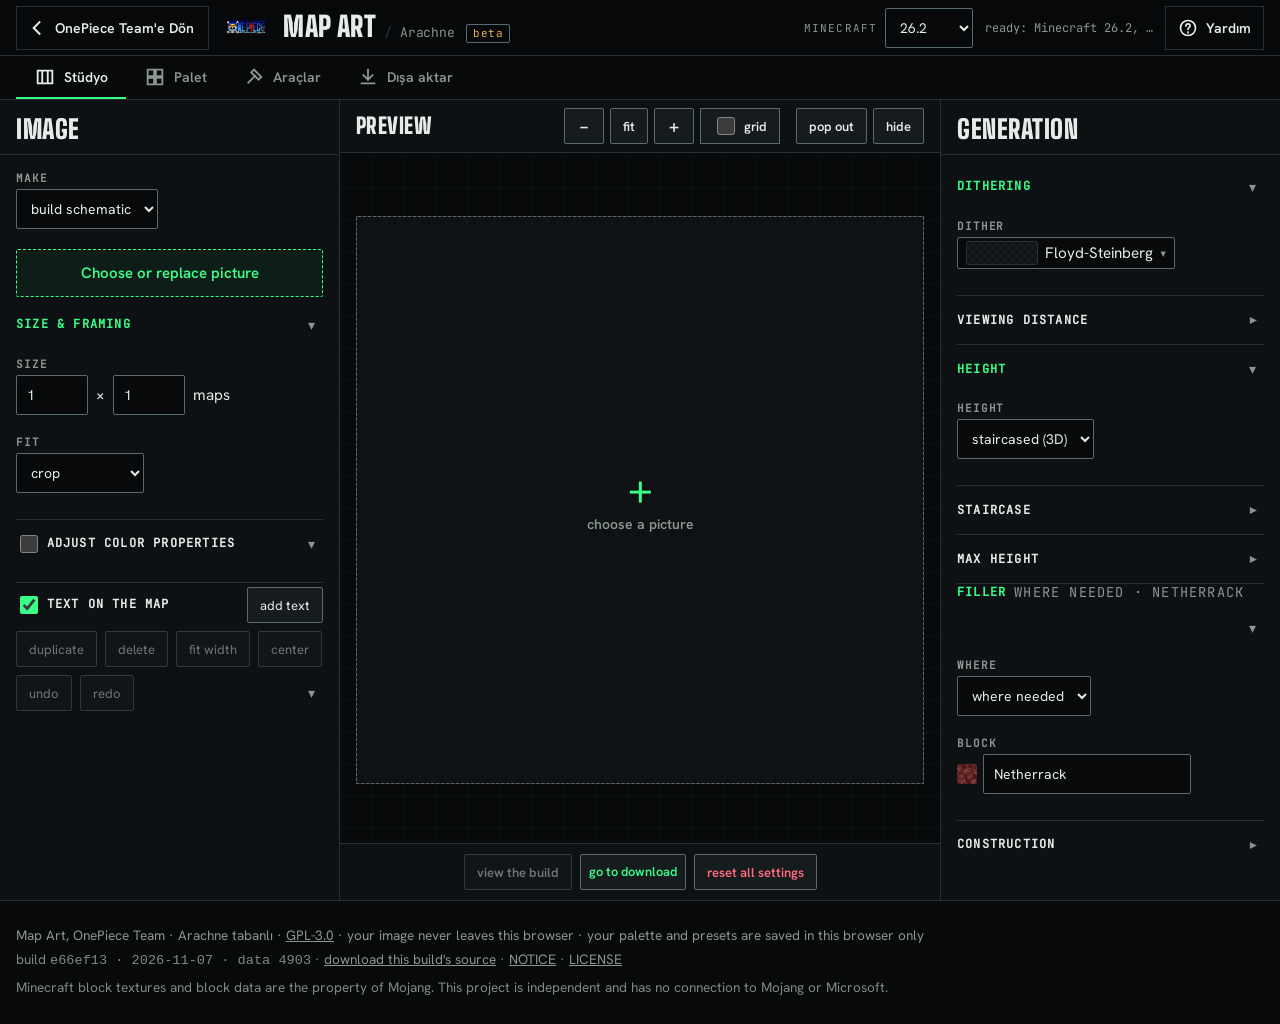
==== commit 252f9438: "Redesign Map Art workspace for OnePiece Team" ====
--- a/map-art/index.html
+++ b/map-art/index.html
@@ -3,31 +3,26 @@
   <head>
     <meta charset="UTF-8" />
     <meta name="viewport" content="width=device-width, initial-scale=1.0" />
-    <title>Arachne · Minecraft map art maker and generator</title>
-    <meta name="description" content="Free Minecraft map art maker. Turn a picture into a Litematica or WorldEdit schematic with a palette priced for survival. It runs in your browser with no tracking." />
+    <title>Map Art · OnePiece Team</title>
+    <meta name="description" content="OnePiece Team Map Art: turn a picture into Minecraft map art and a Litematica or NBT schematic, right in your browser." />
     <link rel="canonical" href="https://sovalyecraft.space/map-art/" />
     <meta property="og:type" content="website" />
     <meta property="og:url" content="https://sovalyecraft.space/map-art/" />
-    <meta property="og:title" content="Arachne · Minecraft map art maker and generator" />
-    <meta property="og:description" content="Free Minecraft map art maker. Turn a picture into map art in your browser, with no account and no tracking." />
-    <meta property="og:image" content="https://b8b7.live/assets/brand/og-card.jpg" />
-    <meta property="og:image:width" content="1200" />
-    <meta property="og:image:height" content="630" />
-    <meta property="og:image:alt" content="A rolled Minecraft map sealed with a spider medallion" />
-    <meta property="og:site_name" content="b8b7.live" />
-    <meta name="twitter:card" content="summary_large_image" />
+    <meta property="og:title" content="Map Art · OnePiece Team" />
+    <meta property="og:description" content="Turn a picture into Minecraft map art in your browser. Nothing is uploaded." />
+    <meta property="og:site_name" content="OnePiece Team" />
     <script type="application/ld+json">
     {
       "@context": "https://schema.org",
       "@type": "WebApplication",
-      "name": "Arachne",
+      "name": "Map Art · OnePiece Team",
       "url": "https://sovalyecraft.space/map-art/",
-      "description": "Free Minecraft map art maker. Turn a picture into a Litematica or WorldEdit schematic with a palette priced for survival. It runs in your browser with no tracking.",
+      "description": "Turn a picture into Minecraft map art and a Litematica or NBT schematic. Runs in your browser.",
       "applicationCategory": "UtilitiesApplication",
       "operatingSystem": "Any",
       "browserRequirements": "Requires JavaScript and WebAssembly",
       "offers": {"@type": "Offer", "price": "0", "priceCurrency": "USD"},
-      "author": {"@type": "Person", "name": "b8b7", "url": "https://b8b7.live/"},
+      "author": {"@type": "Organization", "name": "OnePiece Team", "url": "https://sovalyecraft.space/"},
       "license": "https://www.gnu.org/licenses/gpl-3.0.html"
     }
     </script>
@@ -35,43 +30,50 @@
     <link rel="icon" href="/map-art/favicon-32.png" type="image/png" sizes="32x32" />
     <link rel="apple-touch-icon" href="/map-art/apple-touch-icon.png" />
     <link rel="manifest" href="/map-art/manifest.webmanifest" />
-    <link rel="alternate" type="application/atom+xml" title="Arachne release notes" href="https://sovalyecraft.space/map-art/feed.xml" />
-    <meta name="theme-color" content="#16181d" />
-    <script type="module" crossorigin src="/map-art/assets/main-BR3q1e3c.js"></script>
+    <meta name="theme-color" content="#07090A" />
+    <script type="module" crossorigin src="/map-art/assets/main-Z98dejgO.js"></script>
     <link rel="modulepreload" crossorigin href="/map-art/assets/modulepreload-polyfill-P2Xu9kJm.js">
-    <link rel="stylesheet" crossorigin href="/map-art/assets/main-CW1CtNRd.css">
+    <link rel="stylesheet" crossorigin href="/map-art/assets/main-DRPWuJsd.css">
   </head>
-  <body>
-    <a class="skip-link" href="#source-panel">Skip to the tool</a>
-    <header>
-      <h1>Arachne <span class="beta-chip">beta</span></h1>
-      <p class="tag">Minecraft map art maker</p>
-      <nav class="page-links" aria-label="pages"><a href="faq/">FAQ</a><a href="colors/">colors</a><a href="fonts/">fonts</a><a href="changelog/">release notes</a></nav>
-      <span id="status" class="status">loading…</span>
+  <body data-view="studio">
+    <a class="skip-link" href="#view-studio">Skip to the tool</a>
+    <header class="appbar" id="appbar">
+      <a class="back" id="back-home" href="/" aria-label="OnePiece Team'e Dön"><svg class="ico" viewBox="0 0 24 24" width="20" height="20" aria-hidden="true"><path d="M15 5l-7 7 7 7" fill="none" stroke="currentColor" stroke-width="2.4" stroke-linecap="square"/></svg><span class="back-label">OnePiece Team'e Dön</span></a>
+      <div class="appbar-title">
+        <img class="appbar-logo" src="/assets/logo.png" width="61" height="34" alt="" decoding="async" />
+        <h1><span class="appbar-app">Map Art</span> <span class="appbar-sep" aria-hidden="true">/</span> <span class="appbar-by">Arachne <span class="beta-chip">beta</span></span></h1>
+      </div>
+      <div class="appbar-spacer"></div>
+      <label class="ver" for="game-version"><span class="ver-label">Minecraft</span>
+        <select id="game-version" aria-label="Minecraft sürümü"></select></label>
+      <span id="status" class="status" role="status">loading…</span>
+      <div class="help">
+        <button type="button" id="help-btn" class="help-btn" aria-haspopup="menu" aria-expanded="false" aria-controls="help-menu" aria-label="Yardım">
+          <svg class="ico" viewBox="0 0 24 24" width="20" height="20" aria-hidden="true"><circle cx="12" cy="12" r="9" fill="none" stroke="currentColor" stroke-width="2"/><path d="M9.5 9.5a2.5 2.5 0 115 0c0 1.7-2.5 2-2.5 4M12 17v.5" fill="none" stroke="currentColor" stroke-width="2" stroke-linecap="square"/></svg>
+          <span class="help-label">Yardım</span></button>
+        <div class="help-menu" id="help-menu" role="menu" hidden>
+          <a role="menuitem" href="faq/">SSS · FAQ</a>
+          <a role="menuitem" href="colors/">Renkler · colors</a>
+          <a role="menuitem" href="fonts/">Yazı tipleri · fonts</a>
+          <a role="menuitem" href="changelog/">Sürüm notları · release notes</a>
+          <div class="help-opt" id="explain-slot"></div>
+        </div>
+      </div>
     </header>
-    <section id="about-panel">
-      <h2>About</h2>
-      <p class="note">Free Minecraft map art maker for survival builders, made and run by me, b8b7!
-        Give it a picture and it plans the whole build, from the palette to the
-        schematics and the materials list. Below you will find the source, my
-        other Minecraft work, and a tip jar if you enjoyed the project.</p>
-      <div class="row brand-row">
-        <a class="brand-chip" href="https://github.com/b8b7lives/arachne" target="_blank" rel="noopener noreferrer" title="the footer offers the source of this exact build"><img class="brand-ico" src="/map-art/icons/github.svg" alt="" />GitHub</a>
-        <a class="brand-chip" href="https://modrinth.com/user/b8b7" target="_blank" rel="noopener noreferrer"><img class="brand-ico" src="/map-art/icons/modrinth.svg" alt="" />Modrinth</a>
-        <a class="brand-chip" href="https://www.curseforge.com/members/b8b7lives/projects" target="_blank" rel="noopener noreferrer"><img class="brand-ico" src="/map-art/icons/curseforge.svg" alt="" />CurseForge</a>
-        <a class="brand-chip" href="https://ko-fi.com/b8b7live" target="_blank" rel="noopener noreferrer"><img class="brand-ico" src="/map-art/icons/kofi.svg" alt="" />Ko-fi</a>
-        <a class="brand-chip" href="https://b8b7.live/discord" target="_blank" rel="noopener noreferrer" title="community server: builds, help, release notes"><img class="brand-ico" src="/map-art/icons/discord.svg" alt="" />Discord</a>
-      </div>
-      <div class="communities" id="communities" hidden>
-        <div class="sub-head">communities that build with Arachne <span class="hint" role="img" aria-label="Communities Arachne is part of. Nothing here is paid or sponsored, and none of them run this project. If your server, stream, or project builds with Arachne, say hi in the Discord or write arachne@b8b7.live" title="Communities Arachne is part of. Nothing here is paid or sponsored, and none of them run this project. If your server, stream, or project builds with Arachne, say hi in the Discord or write arachne@b8b7.live">?</span></div>
-        <div id="communities-cards"></div>
-      </div>
-    </section>
-
-    <main>
-      <section id="source-panel" tabindex="-1">
-        <h2>Source</h2>
-        <div class="ctl-group">
+    <div class="tabbar" id="tabbar" role="tablist" aria-label="Çalışma alanı">
+      <button type="button" role="tab" class="tab" id="tab-studio" data-view="studio" aria-controls="view-studio" aria-selected="true"><svg class="ico" viewBox="0 0 24 24" width="22" height="22" aria-hidden="true"><path d="M4 5h16v14H4zM9 5v14M15 5v14" fill="none" stroke="currentColor" stroke-width="2"/></svg><span class="tab-tr">Stüdyo</span><span class="tab-en">Studio</span></button>
+      <button type="button" role="tab" class="tab" id="tab-palette" data-view="palette" aria-controls="view-palette" aria-selected="false"><svg class="ico" viewBox="0 0 24 24" width="22" height="22" aria-hidden="true"><path d="M4 4h7v7H4zM13 4h7v7h-7zM4 13h7v7H4zM13 13h7v7h-7z" fill="none" stroke="currentColor" stroke-width="2"/></svg><span class="tab-tr">Palet</span><span class="tab-en">Palette</span></button>
+      <button type="button" role="tab" class="tab" id="tab-tools" data-view="tools" aria-controls="view-tools" aria-selected="false"><svg class="ico" viewBox="0 0 24 24" width="22" height="22" aria-hidden="true"><path d="M14 6l4 4M5 19l9-9M12 4l8 8-3 3-8-8z" fill="none" stroke="currentColor" stroke-width="2"/></svg><span class="tab-tr">Araçlar</span><span class="tab-en">Tools</span></button>
+      <button type="button" role="tab" class="tab" id="tab-export" data-view="export" aria-controls="view-export" aria-selected="false"><svg class="ico" viewBox="0 0 24 24" width="22" height="22" aria-hidden="true"><path d="M12 4v11M7 10l5 5 5-5M5 19h14" fill="none" stroke="currentColor" stroke-width="2" stroke-linecap="square"/></svg><span class="tab-tr">Dışa aktar</span><span class="tab-en">Export</span></button>
+    </div>
+
+    <main id="workspace">
+      <div class="view" id="view-studio" data-view="studio" role="tabpanel" aria-labelledby="tab-studio">
+        <div class="studio">
+          <div class="col col-left" id="col-left">
+      <section id="source-panel" tabindex="-1" aria-label="Görsel ve kompozisyon">
+        <h2>Image</h2>
+                <div class="ctl-group">
           <div class="ctl" title="a build is placed block by block from a schematic. A map file is dropped into a world save and needs no blocks, so it can use every color the game knows in all four shades, including the one no block makes">
             <label class="field-name" for="make-mode">make</label>
             <span class="ctl-body">
@@ -86,8 +88,10 @@
             <span class="ctl-body"><input type="file" id="file" accept="image/*" /></span>
           </div>
         </div>
-
-        <div class="subsection" id="framing-section">
+        <div class="img-actions" id="img-actions">
+          <button type="button" id="img-pick" class="pick-btn">Choose or replace picture</button>
+        </div>
+                <div class="subsection" id="framing-section">
           <div class="sub-head">size &amp; framing</div>
           <div class="ctl" title="each map is 128×128 blocks in game">
             <label class="field-name" for="maps-w">size</label>
@@ -134,8 +138,7 @@
           </div>
           </div>
         </div>
-
-        <div class="subsection" id="adjust-section">
+                <div class="subsection" id="adjust-section">
           <div class="sub-head">
             <label title="brightness, contrast, saturation and white balance. Changes what Arachne builds from; the picture on disk is never touched">
               <input type="checkbox" id="adjust-on" /> adjust color properties</label>
@@ -175,8 +178,7 @@
           </div>
           </div>
         </div>
-
-        <div class="subsection" id="text-section">
+                <div class="subsection" id="text-section">
           <div class="sub-head">
             <label title="draw these lines on the map. Off keeps them for later without building them">
               <input type="checkbox" id="text-on" checked /> text on the map</label>
@@ -313,39 +315,59 @@
             </div>
           </div>
         </div>
-
-        <div class="subsection" id="background-row" hidden>
-          <div class="sub-head">transparency</div>
-          <div class="ctl" title="transparent pixels place no blocks. The pad fit keeps this on, because padding is always transparent">
-            <label class="field-name" for="honor-alpha">transparent areas</label>
-            <span class="ctl-body">
-              <label><input type="checkbox" id="honor-alpha" checked /> leave them empty</label>
-            </span>
-          </div>
-          <div class="ctl" title="what goes where the picture is transparent, instead of leaving holes in the build">
-            <label class="field-name" for="bg-mode">fill</label>
-            <span class="ctl-body">
-              <select id="bg-mode">
-              <option value="off" selected>none</option>
-              <option value="smooth" title="the closest color a map can make, one block">flat color</option>
-              <option value="dithered" title="your exact color, dithered like the picture">dithered</option>
-            </select>
-              <input type="color" id="bg-color" value="#151515" aria-label="fill color" title="the color to fill with" />
-              <span class="note" id="bg-note"></span>
-            </span>
-          </div>
-          <div class="ctl-group" id="alpha-threshold-row" hidden>
-          <div class="ctl ctl-range" title="pixels less opaque than this count as transparent and place no blocks">
-            <label class="field-name" for="alpha-threshold">transparent below</label>
-            <input type="range" id="alpha-threshold" min="1" max="99" step="1" value="50" />
-            <input type="number" class="slider-num" id="alpha-threshold-num" min="1" max="99" step="1" value="50" title="type or arrow for fine changes" />
-            <span class="field-unit">% opacity</span>
-          </div>
-          </div>
-        </div>
-
-        <div class="subsection" id="build-section">
-          <div class="sub-head">build</div>
+      </section>
+          </div>
+          <div class="col col-center" id="col-center">
+      <section id="preview-panel" aria-label="Önizleme">
+        <div class="pv-bar">
+          <h2>Preview <span class="dim" id="preview-meta"></span></h2>
+          <div class="pv-tools preview-zoom" role="toolbar" aria-label="Önizleme araçları">
+            <button type="button" id="zoom-out" class="mini icon" title="zoom out" aria-label="Uzaklaştır">−</button>
+            <button type="button" id="zoom-fit" class="mini" title="fit the whole map in the panel">fit</button>
+            <button type="button" id="zoom-in" class="mini icon" title="zoom in; the preview grows over the page and keeps following your scroll" aria-label="Yakınlaştır">+</button>
+            <label class="mini-label chip-toggle" title="map panel boundaries, named the way the download names files"><input type="checkbox" id="grid-overlay" /> <span>grid</span></label>
+          </div>
+          <div class="pv-tools preview-controls">
+            <button type="button" id="preview-place" class="mini"
+              title="sit the preview in the page under Source instead of the scrolling rail">into the page</button>
+            <button type="button" id="preview-popout" class="mini" hidden
+              title="open the preview in its own always-on-top window">pop out</button>
+            <button type="button" id="preview-toggle" class="mini preview-toggle"
+              title="collapse the preview panel">hide</button>
+          </div>
+        </div>
+        <div id="progress" class="progress idle" aria-hidden="true"><div id="progress-fill"></div></div>
+        <div id="preview-slot">
+          <div id="preview-wrap" title="click to load an image, or drag and drop or paste anywhere">
+            <canvas id="preview" width="128" height="128"></canvas>
+            <div id="grid-lines"></div>
+            <div id="preview-empty">
+              <span class="preview-empty-mark">+</span>
+              <span>choose a picture</span>
+            </div>
+          </div>
+        </div>
+        <div id="preview-away" hidden>
+          <span class="away-text">The preview is in its own window.</span>
+          <button type="button" id="preview-return">bring it back</button>
+        </div>
+        <p class="note" id="preview-hint">drag and drop or paste a picture anywhere on the page</p>
+        <div class="panel-utility preview-utility">
+          <div class="utility-row">
+            <button type="button" id="view-build" class="mini" disabled
+              title="the whole schematic block by block: real textures, heights, and the exact blocks these settings pick. Nothing downloads and nothing leaves the page">view the build</button>
+            <a class="mini jump" href="#export-panel">go to download</a>
+            <button type="button" id="reset-default" class="mini danger"
+              title="back to the starting loadout, palette, filters and settings. Your saved presets are kept">reset all settings</button>
+          </div>
+        </div>
+      </section>
+          </div>
+          <div class="col col-right" id="col-right">
+      <section id="settings-panel" aria-label="Üretim ayarları">
+        <h2>Generation <span class="dim" id="settings-meta"></span></h2>
+        <div class="subsection" id="dither-section">
+          <div class="sub-head">dithering</div>
           <div class="ctl">
             <span class="field-name">dither</span>
             <span class="ctl-body">
@@ -377,10 +399,48 @@
               </button>
               <div class="picker-drop dither-drop" id="dither-drop" role="listbox" hidden></div>
               </span>
-              <label title="rearranges blocks to look right on a map framed a few blocks away. Slow, and slightly worse up close">
-                <input type="checkbox" id="dbs-refine" />refine for display (slow)</label>
-            </span>
-          </div>
+            </span>
+          </div>
+        </div>
+        <div class="subsection" id="view-section" data-closed>
+          <div class="sub-head">viewing distance</div>
+<div class="ctl"><span class="field-name">optimize</span><span class="ctl-body"><label title="rearranges blocks to look right on a map framed a few blocks away. Slow, and slightly worse up close">
+                <input type="checkbox" id="dbs-refine" />refine for display (slow)</label></span></div>
+        </div>
+        <div class="subsection" id="color-section">
+          <div class="sub-head">color &amp; transparency</div>
+<p class="note" id="color-note">Brightness, contrast, saturation and white balance are under Image. Transparent areas of a picture are handled here.</p>        <div class="subsection" id="background-row" hidden>
+          <div class="sub-head">transparency</div>
+          <div class="ctl" title="transparent pixels place no blocks. The pad fit keeps this on, because padding is always transparent">
+            <label class="field-name" for="honor-alpha">transparent areas</label>
+            <span class="ctl-body">
+              <label><input type="checkbox" id="honor-alpha" checked /> leave them empty</label>
+            </span>
+          </div>
+          <div class="ctl" title="what goes where the picture is transparent, instead of leaving holes in the build">
+            <label class="field-name" for="bg-mode">fill</label>
+            <span class="ctl-body">
+              <select id="bg-mode">
+              <option value="off" selected>none</option>
+              <option value="smooth" title="the closest color a map can make, one block">flat color</option>
+              <option value="dithered" title="your exact color, dithered like the picture">dithered</option>
+            </select>
+              <input type="color" id="bg-color" value="#151515" aria-label="fill color" title="the color to fill with" />
+              <span class="note" id="bg-note"></span>
+            </span>
+          </div>
+          <div class="ctl-group" id="alpha-threshold-row" hidden>
+          <div class="ctl ctl-range" title="pixels less opaque than this count as transparent and place no blocks">
+            <label class="field-name" for="alpha-threshold">transparent below</label>
+            <input type="range" id="alpha-threshold" min="1" max="99" step="1" value="50" />
+            <input type="number" class="slider-num" id="alpha-threshold-num" min="1" max="99" step="1" value="50" title="type or arrow for fine changes" />
+            <span class="field-unit">% opacity</span>
+          </div>
+          </div>
+        </div>
+        </div>
+        <div class="subsection" id="height-section">
+          <div class="sub-head">height</div>
           <div class="ctl" id="height-row">
             <label class="field-name" for="height-mode">height</label>
             <span class="ctl-body">
@@ -388,12 +448,48 @@
               <option value="stepped" selected>staircased (3D)</option>
               <option value="flat">flat (2D)</option>
             </select>
-            <label id="cliff-cap-label" title="biggest height jump between neighboring rows. Blank allows any jump for the lowest possible build; 1 gives classic gentle terraces. This limits single steps; max height below limits the whole build">
-              max step <input type="number" id="cliff-cap" value="" min="1" placeholder="any" /></label>
-            <label id="max-height-label" title="tallest the staircased build may stand, in blocks. Blank lets the picture staircase as tall as it wants. Lower is easier to build and recolors some blocks to fit; the note here reports what it costs">
-              max height <input type="number" id="max-height" value="" min="0" placeholder="any" /></label>
-            </span>
-          </div>
+            </span>
+          </div>
+        </div>
+        <div class="subsection" id="stair-section" data-closed>
+          <div class="sub-head">staircase</div>
+<div class="ctl"><span class="field-name">max step</span><span class="ctl-body"><label id="cliff-cap-label" title="biggest height jump between neighboring rows. Blank allows any jump for the lowest possible build; 1 gives classic gentle terraces. This limits single steps; max height below limits the whole build">
+              max step <input type="number" id="cliff-cap" value="" min="1" placeholder="any" /></label></span></div>
+        </div>
+        <div class="subsection" id="maxh-section" data-closed>
+          <div class="sub-head">max height</div>
+<div class="ctl"><span class="field-name">limit</span><span class="ctl-body"><label id="max-height-label" title="tallest the staircased build may stand, in blocks. Blank lets the picture staircase as tall as it wants. Lower is easier to build and recolors some blocks to fit; the note here reports what it costs">
+              max height <input type="number" id="max-height" value="" min="0" placeholder="any" /></label></span></div>          <div class="ctl ctl-wide" id="max-height-note-row">
+            <span class="note" id="max-height-note"></span>
+          </div>
+        </div>
+                <div class="subsection" id="filler-section">
+          <div class="sub-head" title="cheap blocks the build needs but the picture never shows, under blocks that need support and along the noobline">filler <span class="dim" id="filler-meta"></span></div>
+          <div class="ctl" title="cheap blocks placed under the map because the block above physically needs them. How you place the map is up to you, so nothing is added for placement">
+            <label class="field-name" for="support-mode">where</label>
+            <span class="ctl-body">
+              <select id="support-mode">
+              <option value="none" title="nothing added: the map rests on whatever you built it on. Right when nothing in your palette falls or pops off">none</option>
+              <option value="important" selected title="one filler under each block that needs it. Vanilla pops these off without it however you place them, so this is the minimum a working map needs">where needed</option>
+              <option value="full_layer" title="a full filler layer under the whole map (16,384 per map at minimum): lay all the filler first, then build color by color instead of carrying filler alongside every material">full layer</option>
+            </select>
+            </span>
+          </div>
+          <div class="ctl" title="the block used for filler. It never shows on the picture, so pick whatever is cheapest for you to farm">
+            <label class="field-name" for="filler-search">block</label>
+            <span class="ctl-body">
+              <span class="picker" id="filler-picker">
+                <span class="tile" id="filler-tile"></span>
+                <input type="text" id="filler-search" role="combobox" aria-expanded="false" aria-controls="filler-drop" aria-autocomplete="list" autocomplete="off" spellcheck="false" />
+                <div class="picker-drop" id="filler-drop" role="listbox" hidden></div>
+              </span>
+              <input type="hidden" id="support-block" value="netherrack" />
+            </span>
+          </div>
+          <p class="note" id="filler-notice" hidden></p>
+        </div>
+        <div class="subsection" id="build-section" data-closed>
+          <div class="sub-head">construction</div>
           <div class="ctl" id="build-as-row" title="how the build is put together, which decides what max height measures and how the download is cut">
             <label class="field-name" for="build-mode">build as</label>
             <span class="ctl-body">
@@ -404,168 +500,18 @@
             </select>
             </span>
           </div>
-          <div class="ctl ctl-wide" id="max-height-note-row">
-            <span class="note" id="max-height-note"></span>
-          </div>
-        </div>
-        <div class="subsection" id="filler-section">
-          <div class="sub-head" title="cheap blocks the build needs but the picture never shows, under blocks that need support and along the noobline">filler <span class="dim" id="filler-meta"></span></div>
-          <div class="ctl" title="cheap blocks placed under the map because the block above physically needs them. How you place the map is up to you, so nothing is added for placement">
-            <label class="field-name" for="support-mode">where</label>
-            <span class="ctl-body">
-              <select id="support-mode">
-              <option value="none" title="nothing added: the map rests on whatever you built it on. Right when nothing in your palette falls or pops off">none</option>
-              <option value="important" selected title="one filler under each block that needs it. Vanilla pops these off without it however you place them, so this is the minimum a working map needs">where needed</option>
-              <option value="full_layer" title="a full filler layer under the whole map (16,384 per map at minimum): lay all the filler first, then build color by color instead of carrying filler alongside every material">full layer</option>
-            </select>
-            </span>
-          </div>
-          <div class="ctl" title="the block used for filler. It never shows on the picture, so pick whatever is cheapest for you to farm">
-            <label class="field-name" for="filler-search">block</label>
-            <span class="ctl-body">
-              <span class="picker" id="filler-picker">
-                <span class="tile" id="filler-tile"></span>
-                <input type="text" id="filler-search" role="combobox" aria-expanded="false" aria-controls="filler-drop" aria-autocomplete="list" autocomplete="off" spellcheck="false" />
-                <div class="picker-drop" id="filler-drop" role="listbox" hidden></div>
-              </span>
-              <input type="hidden" id="support-block" value="netherrack" />
-            </span>
-          </div>
-          <p class="note" id="filler-notice" hidden></p>
         </div>
       </section>
-
-      <section id="preview-panel">
-        <h2>Preview
-          <span class="dim" id="preview-meta"></span>
-        </h2>
-        <div class="row preview-controls">
-          <span class="ctl-name">view</span>
-          <button type="button" id="preview-place" class="mini"
-            title="sit the preview in the page under Source instead of the scrolling rail">into the page</button>
-          <button type="button" id="preview-popout" class="mini" hidden
-            title="open the preview in its own always-on-top window">pop out</button>
-          <button type="button" id="preview-toggle" class="mini preview-toggle"
-            title="collapse the preview panel">hide</button>
-        </div>
-        <div class="row preview-controls preview-zoom">
-          <button type="button" id="zoom-out" class="mini" title="zoom out">−</button>
-          <button type="button" id="zoom-fit" class="mini" title="fit the whole map in the panel">fit</button>
-          <button type="button" id="zoom-in" class="mini" title="zoom in; the preview grows over the page and keeps following your scroll">+</button>
-          <label class="mini-label" title="map panel boundaries, named the way the download names files"><input type="checkbox" id="grid-overlay" /> grid</label>
-        </div>
-        <div id="preview-slot">
-          <div id="progress" class="progress idle" aria-hidden="true"><div id="progress-fill"></div></div>
-          <div id="preview-wrap" title="click to load an image, or drag and drop or paste anywhere">
-            <canvas id="preview" width="128" height="128"></canvas>
-            <div id="grid-lines"></div>
-            <div id="preview-empty">
-              <span class="preview-empty-mark">+</span>
-              <span>choose a picture</span>
-            </div>
-          </div>
-        </div>
-        <div id="preview-away" hidden>
-          <span class="away-text">The preview is in its own window.</span>
-          <button type="button" id="preview-return">bring it back</button>
-        </div>
-        <p class="note" id="preview-hint">drag and drop or paste a picture anywhere on the page</p>
-        <div class="panel-utility preview-utility">
-          <div class="utility-row">
-            <button type="button" id="view-build" class="mini" disabled
-              title="the whole schematic block by block: real textures, heights, and the exact blocks these settings pick. Nothing downloads and nothing leaves the page">view the build</button>
-            <a class="mini jump" href="#export-panel">go to download</a>
-          </div>
-          <div class="utility-row">
-            <button type="button" id="reset-default" class="mini danger"
-              title="back to the starting loadout, palette, filters and settings. Your saved presets are kept">reset all settings</button>
-          </div>
-        </div>
-      </section>
-
-      <section id="loadout-panel">
-        <h2>Loadout <span class="dim" id="loadout-meta"></span></h2>
-        <div class="ctl-group">
-          <div class="ctl" title="a saved kit, your tools, the conditions you mine in, and the two filters that depend on what you carry">
-            <label class="field-name" for="loadout-preset">preset</label>
-            <span class="ctl-body">
-              <select id="loadout-preset"></select>
-              <button type="button" id="loadout-preset-save" class="mini"
-                title="save the current tools, conditions and tool-dependent filters under a name">save…</button>
-              <button type="button" id="loadout-preset-rename" class="mini">rename</button>
-              <button type="button" id="loadout-preset-delete" class="mini">delete</button>
-            </span>
-          </div>
-        </div>
-
-        <div class="subsection" id="tools-section">
-          <div class="sub-head">your tools</div>
-          <div id="loadout"></div>
-          <button type="button" id="tool-add" class="mini">+ tool</button>
-        </div>
-
-        <div class="subsection" id="conditions-section">
-          <div class="sub-head">conditions</div>
-          <div class="ctl" title="beacon haste level, 0 for none. Each level is 20% faster">
-            <label class="field-name" for="haste">haste</label>
-            <span class="ctl-body">
-              <input type="number" id="haste" value="0" min="0" max="10" />
-              <span class="note" id="haste-note" hidden
-                title="a max-level beacon gives Haste 2. Higher levels exist with mods and servers, and are priced the same way">beacons stop at 2</span>
-            </span>
-          </div>
-          <div class="ctl">
-            <span class="field-name">mining</span>
-            <span class="ctl-body">
-              <label title="every block takes five times longer to break while you are not standing on solid ground"><input type="checkbox" id="flying" /> while flying</label>
-              <label title="vanilla pauses a quarter second after every break that is not instant. Tick this if you run the client mod that removes the pause, where your server allows it"><input type="checkbox" id="no-cooldown" /> with the no cooldown mod</label>
-            </span>
-          </div>
-        </div>
-
-        <div class="subsection" id="loadout-filters-section">
-          <div class="sub-head">filters that depend on your tools
-            <span class="chip-filter some-off" id="loadout-empty" hidden
-              title="these colors have no block left that your tools and filters allow, so they place nothing"></span>
-          </div>
-          <div id="loadout-filters"></div>
-        </div>
-      </section>
-
-      <section id="io-panel">
-        <h2>Import / export</h2>
-
-        <div class="subsection" id="import-section">
-          <div class="sub-head">import</div>
-          <div class="ctl ctl-wide">
-            <span class="ctl-body">
-            <button type="button" id="import-open" class="mini" title="a mapartcraft palette file, preset string or link, or a settings file exported here. Colors the palette leaves out are switched off">import a palette…</button>
-            <input type="file" id="import-file" accept=".txt,.json,text/plain,application/json" hidden />
-            <input type="text" id="import-paste" placeholder="or paste a mapartcraft preset or link" />
-            <button type="button" id="import-apply" class="mini">use it</button>
-            </span>
-          </div>
-        </div>
-
-        <div class="subsection" id="export-section">
-          <div class="sub-head">export</div>
-          <div class="ctl ctl-wide">
-            <span class="ctl-body">
-            <button type="button" id="share-link" class="mini"
-              title="a short link carrying just this palette: the colors you have on and the block you picked for each">copy a link to this palette</button>
-            <button type="button" id="export-settings" class="mini"
-              title="everything on this page as a file you can keep or send to someone">export my settings</button>
-            </span>
-          </div>
-          <div class="ctl ctl-wide" id="share-row" hidden>
-            <input type="text" id="share-out" readonly />
-          </div>
-        </div>
-
-        <p class="note" id="io-result" hidden></p>
-      </section>
-
-      <section id="solver-panel">
+          </div>
+        </div>
+        <nav class="studio-dock" id="studio-dock" aria-label="Stüdyo bölümleri">
+          <button type="button" class="dock-btn" data-pane="left" aria-pressed="false">Görsel <span>Image</span></button>
+          <button type="button" class="dock-btn" data-pane="right" aria-pressed="false">Ayarlar <span>Settings</span></button>
+        </nav>
+      </div>
+
+      <div class="view" id="view-palette" data-view="palette" role="tabpanel" aria-labelledby="tab-palette" hidden>
+            <section id="solver-panel">
         <h2>Palette <span class="dim" id="palette-meta"></span></h2>
         <p class="note" id="palette-state" hidden></p>
         <p class="note">Every block offered for a color makes the exact same pixel,
@@ -573,15 +519,9 @@
           cheapest to break and get back with your tools. Click another block to
           override it, or <b>×</b> to drop the color.</p>
 
-        <div class="subsection" id="version-section">
+<div class="subsection" id="version-section">
           <div class="sub-head">game version</div>
-          <div class="ctl">
-            <label class="field-name" for="game-version">version</label>
-            <span class="ctl-body">
-              <select id="game-version"></select>
-              <span class="note" id="version-note"></span>
-            </span>
-          </div>
+          <p class="note" id="version-note"></p>
         </div>
 
         <div class="subsection" id="palette-presets-section">
@@ -639,11 +579,63 @@
             </select></label>
             </span>
           </div>
+          <div class="pal-search"><label class="field-name" for="palette-search">search</label><input type="search" id="palette-search" placeholder="color or block name" autocomplete="off" spellcheck="false" /><span class="note" id="palette-search-count" aria-live="polite"></span></div>
           <div id="palette"></div>
         </div>
       </section>
-
-      <section id="summary-panel">
+      </div>
+
+      <div class="view" id="view-tools" data-view="tools" role="tabpanel" aria-labelledby="tab-tools" hidden>
+        <div class="two">
+            <section id="loadout-panel">
+        <h2>Loadout <span class="dim" id="loadout-meta"></span></h2>
+        <div class="ctl-group">
+          <div class="ctl" title="a saved kit, your tools, the conditions you mine in, and the two filters that depend on what you carry">
+            <label class="field-name" for="loadout-preset">preset</label>
+            <span class="ctl-body">
+              <select id="loadout-preset"></select>
+              <button type="button" id="loadout-preset-save" class="mini"
+                title="save the current tools, conditions and tool-dependent filters under a name">save…</button>
+              <button type="button" id="loadout-preset-rename" class="mini">rename</button>
+              <button type="button" id="loadout-preset-delete" class="mini">delete</button>
+            </span>
+          </div>
+        </div>
+
+        <div class="subsection" id="tools-section">
+          <div class="sub-head">your tools</div>
+          <div id="loadout"></div>
+          <button type="button" id="tool-add" class="mini">+ tool</button>
+        </div>
+
+        <div class="subsection" id="conditions-section">
+          <div class="sub-head">conditions</div>
+          <div class="ctl" title="beacon haste level, 0 for none. Each level is 20% faster">
+            <label class="field-name" for="haste">haste</label>
+            <span class="ctl-body">
+              <input type="number" id="haste" value="0" min="0" max="10" />
+              <span class="note" id="haste-note" hidden
+                title="a max-level beacon gives Haste 2. Higher levels exist with mods and servers, and are priced the same way">beacons stop at 2</span>
+            </span>
+          </div>
+          <div class="ctl">
+            <span class="field-name">mining</span>
+            <span class="ctl-body">
+              <label title="every block takes five times longer to break while you are not standing on solid ground"><input type="checkbox" id="flying" /> while flying</label>
+              <label title="vanilla pauses a quarter second after every break that is not instant. Tick this if you run the client mod that removes the pause, where your server allows it"><input type="checkbox" id="no-cooldown" /> with the no cooldown mod</label>
+            </span>
+          </div>
+        </div>
+
+        <div class="subsection" id="loadout-filters-section">
+          <div class="sub-head">filters that depend on your tools
+            <span class="chip-filter some-off" id="loadout-empty" hidden
+              title="these colors have no block left that your tools and filters allow, so they place nothing"></span>
+          </div>
+          <div id="loadout-filters"></div>
+        </div>
+      </section>
+            <section id="summary-panel">
         <h2>Summary
           <label class="mini-label" id="materials-basis-label" hidden>materials for
             <select id="materials-basis"></select>
@@ -651,8 +643,12 @@
         </h2>
         <div id="summary"></div>
       </section>
-
-      <section id="export-panel">
+        </div>
+      </div>
+
+      <div class="view" id="view-export" data-view="export" role="tabpanel" aria-labelledby="tab-export" hidden>
+        <div class="two two-export">
+            <section id="export-panel">
         <h2>Download</h2>
         <div class="ctl-group">
           <div class="ctl" title="used for the schematic and zip filenames. Map data files keep vanilla's map_&lt;id&gt;.dat, which the game requires">
@@ -703,20 +699,51 @@
           picture. That row along the north edge, the noobline, keeps the top row
           of the map the right shade.</p>
       </section>
+            <section id="io-panel">
+        <h2>Import / export</h2>
+
+        <div class="subsection" id="import-section">
+          <div class="sub-head">import</div>
+          <div class="ctl ctl-wide">
+            <span class="ctl-body">
+            <button type="button" id="import-open" class="mini" title="a mapartcraft palette file, preset string or link, or a settings file exported here. Colors the palette leaves out are switched off">import a palette…</button>
+            <input type="file" id="import-file" accept=".txt,.json,text/plain,application/json" hidden />
+            <input type="text" id="import-paste" placeholder="or paste a mapartcraft preset or link" />
+            <button type="button" id="import-apply" class="mini">use it</button>
+            </span>
+          </div>
+        </div>
+
+        <div class="subsection" id="export-section">
+          <div class="sub-head">export</div>
+          <div class="ctl ctl-wide">
+            <span class="ctl-body">
+            <button type="button" id="share-link" class="mini"
+              title="a short link carrying just this palette: the colors you have on and the block you picked for each">copy a link to this palette</button>
+            <button type="button" id="export-settings" class="mini"
+              title="everything on this page as a file you can keep or send to someone">export my settings</button>
+            </span>
+          </div>
+          <div class="ctl ctl-wide" id="share-row" hidden>
+            <input type="text" id="share-out" readonly />
+          </div>
+        </div>
+
+        <p class="note" id="io-result" hidden></p>
+      </section>
+        </div>
+      </div>
     </main>
 
+    <div class="sheet-backdrop" id="sheet-backdrop" hidden></div>
+
     <footer>
-      <p><a href="https://www.gnu.org/licenses/gpl-3.0.html" target="_blank"
+      <p>Map Art, OnePiece Team · Arachne tabanlı · <a href="https://www.gnu.org/licenses/gpl-3.0.html" target="_blank"
         rel="noopener noreferrer">GPL-3.0</a> · your image never leaves this browser ·
         your palette and presets are saved in this browser only</p>
       <p class="build">build <code id="build-id" title="click to copy, then quote it when reporting anything">…</code>
-        · <a id="build-source" href="https://github.com/b8b7lives/arachne">download this build's source</a></p>
-      <p class="build">questions and bug reports:
-        <a href="mailto:arachne@b8b7.live">arachne@b8b7.live</a></p>
-      <p class="build"><a href="faq/">FAQ</a>
-        · <a href="colors/">colors</a>
-        · <a href="fonts/">fonts</a>
-        · <a href="changelog/">release notes</a></p>
+        · <a id="build-source" href="./source/">download this build's source</a>
+        · <a href="NOTICE.txt">NOTICE</a> · <a href="LICENSE-GPL-3.0.txt">LICENSE</a></p>
       <p class="legal">Minecraft block textures and block data are the property of
         Mojang. This project is independent and has no connection to Mojang or
         Microsoft.</p>
--- a/map-art/assets/main-DRPWuJsd.css
+++ b/map-art/assets/main-DRPWuJsd.css
@@ -0,0 +1 @@
+@font-face{font-family:Big Shoulders Display;font-style:normal;font-weight:900;font-display:swap;src:url(/assets/fonts/big-shoulders-display-latin-900-normal.woff2)format("woff2");unicode-range:U+??,U+131,U+152-153,U+2BB-2BC,U+2C6,U+2DA,U+2DC,U+304,U+308,U+329,U+2000-206F,U+20AC,U+2122,U+2191,U+2193,U+2212,U+2215,U+FEFF,U+FFFD}@font-face{font-family:Big Shoulders Display;font-style:normal;font-weight:900;font-display:swap;src:url(/assets/fonts/big-shoulders-display-latin-ext-900-normal.woff2)format("woff2");unicode-range:U+100-2BA,U+2BD-2C5,U+2C7-2CC,U+2CE-2D7,U+2DD-2FF,U+304,U+308,U+329,U+1D00-1DBF,U+1E00-1E9F,U+1EF2-1EFF,U+2020,U+20A0-20AB,U+20AD-20C0,U+2113,U+2C60-2C7F,U+A720-A7FF}@font-face{font-family:Hanken Grotesk;font-style:normal;font-weight:400;font-display:swap;src:url(/assets/fonts/hanken-grotesk-latin-400-normal.woff2)format("woff2");unicode-range:U+??,U+131,U+152-153,U+2BB-2BC,U+2C6,U+2DA,U+2DC,U+304,U+308,U+329,U+2000-206F,U+20AC,U+2122,U+2191,U+2193,U+2212,U+2215,U+FEFF,U+FFFD}@font-face{font-family:Hanken Grotesk;font-style:normal;font-weight:400;font-display:swap;src:url(/assets/fonts/hanken-grotesk-latin-ext-400-normal.woff2)format("woff2");unicode-range:U+100-2BA,U+2BD-2C5,U+2C7-2CC,U+2CE-2D7,U+2DD-2FF,U+304,U+308,U+329,U+1D00-1DBF,U+1E00-1E9F,U+1EF2-1EFF,U+2020,U+20A0-20AB,U+20AD-20C0,U+2113,U+2C60-2C7F,U+A720-A7FF}@font-face{font-family:Hanken Grotesk;font-style:normal;font-weight:600;font-display:swap;src:url(/assets/fonts/hanken-grotesk-latin-600-normal.woff2)format("woff2");unicode-range:U+??,U+131,U+152-153,U+2BB-2BC,U+2C6,U+2DA,U+2DC,U+304,U+308,U+329,U+2000-206F,U+20AC,U+2122,U+2191,U+2193,U+2212,U+2215,U+FEFF,U+FFFD}@font-face{font-family:Hanken Grotesk;font-style:normal;font-weight:600;font-display:swap;src:url(/assets/fonts/hanken-grotesk-latin-ext-600-normal.woff2)format("woff2");unicode-range:U+100-2BA,U+2BD-2C5,U+2C7-2CC,U+2CE-2D7,U+2DD-2FF,U+304,U+308,U+329,U+1D00-1DBF,U+1E00-1E9F,U+1EF2-1EFF,U+2020,U+20A0-20AB,U+20AD-20C0,U+2113,U+2C60-2C7F,U+A720-A7FF}@font-face{font-family:JetBrains Mono;src:url(/map-art/fonts/JetBrainsMono-400.woff2)format("woff2");font-weight:400;font-style:normal;font-display:swap}:root{--void:#07090a;--charcoal:#0d1113;--graphite:#161b1e;--rule:#263034;--g:#39ff88;--b:#3d8bff;--bg:var(--void);--panel:var(--charcoal);--panel-head:var(--graphite);--ink:#e6ede8;--dim:#8a968f;--dimmer:#7e8a83;--edge:var(--rule);--edge-soft:#1a2226;--edge-control:#5b6a6f;--accent:var(--g);--accent-ink:var(--void);--focus:var(--b);--warn:#e8b454;--good:#6fdc9a;--bad:#ff6b7d;--checker-a:#161b1e;--checker-b:#0f1417;--r:2px;--sp-1:.25rem;--sp-2:.5rem;--sp-3:.75rem;--sp-4:1rem;--sp-6:1.5rem;--font-ui:"Hanken Grotesk", system-ui, -apple-system, "Segoe UI", sans-serif;--font-display:"Big Shoulders Display", "Arial Narrow", Impact, sans-serif;--font-mono:"JetBrains Mono", ui-monospace, SFMono-Regular, Menlo, monospace;--t-title:1.35rem;--t-head:1.2rem;--t-body:.95rem;--t-small:.85rem;--ease:cubic-bezier(.23, 1, .32, 1);--tile-size:var(--tile-pref,32px);--lightningcss-light: ;--lightningcss-dark:initial;color-scheme:dark}*{box-sizing:border-box}body{background:var(--bg);color:var(--ink);font:var(--t-body) / 1.55 var(--font-ui);-webkit-font-smoothing:antialiased;margin:0}header,footer{padding:.7rem 1.2rem}header{border-bottom:1px solid var(--edge);align-items:baseline;gap:1rem;display:flex}header h1{font-size:var(--t-title);letter-spacing:-.01em;margin:0}.tag{color:var(--dim);margin:0}#about-panel{max-width:calc(1400px - 2.4rem);margin:1rem 1.2rem 0}.brand-row{flex-wrap:wrap;align-items:center;gap:.5rem;display:flex}.brand-chip{border:1px solid var(--edge-control);border-radius:var(--r);color:var(--ink);font-family:var(--font-ui);font-size:var(--t-small);cursor:pointer;background:0 0;align-items:center;gap:.4rem;padding:.2rem .7rem;text-decoration:none;display:inline-flex}.brand-chip:hover{border-color:var(--accent);color:var(--accent)}.brand-ico{width:14px;height:14px;display:block}.beta-chip{border:1px solid var(--edge);border-radius:var(--r);letter-spacing:.04em;color:var(--warn,#e0af68);margin-right:.4em;padding:0 .45em;font-size:.85em;display:inline-block}.status{color:var(--dim);margin-left:auto}.page-links{flex-wrap:wrap;gap:.4rem;display:flex}.page-links a{border:1px solid var(--edge);border-radius:var(--r);font-size:var(--t-small);color:var(--dim);align-items:center;padding:.05rem .6rem;text-decoration:none;display:inline-flex}.page-links a:hover{color:var(--accent);border-color:var(--edge-control)}.skip-link{z-index:100;background:var(--panel);color:var(--ink);border:1px solid var(--edge-control);border-radius:var(--r);opacity:0;pointer-events:none;padding:.4rem .8rem;text-decoration:none;position:absolute;top:.6rem;left:.6rem;transform:translateY(-300%)}.skip-link:focus-visible{opacity:1;pointer-events:auto;outline:2px solid var(--accent);outline-offset:2px;transform:none}#source-panel:focus{outline:none}footer{color:var(--dim);border-top:1px solid var(--edge);font-size:.85rem}main{gap:var(--sp-4);padding:var(--sp-4) 1.2rem;grid-template-columns:minmax(0,1fr) 22rem;align-items:start;max-width:1400px;display:grid}#io-panel,#source-panel,#loadout-panel,#solver-panel,#summary-panel,#export-panel{grid-column:1}#preview-panel{grid-area:1/2/span 6;align-self:start;position:sticky;top:.6rem}#preview-panel.zoomed{width:calc(100% + var(--zoom-left,0px) + var(--zoom-right,0px));margin-left:calc(-1 * var(--zoom-left,0px));margin-right:calc(-1 * var(--zoom-right,0px));z-index:5;box-shadow:0 12px 36px #0000008c}body.preview-inline main{grid-template-columns:minmax(0,1fr)}body.preview-inline #preview-panel{grid-area:auto/1;position:static}@media (max-width:900px){main{grid-template-columns:minmax(0,1fr)}#io-panel,#source-panel,#loadout-panel,#solver-panel,#summary-panel,#export-panel,#preview-panel{grid-column:1}#preview-panel{grid-row:auto;max-height:none;position:static}#preview-place{display:none}}section{background:var(--panel);border:1px solid var(--edge);border-radius:var(--r);padding:var(--sp-3) var(--sp-4) var(--sp-4);min-width:0;overflow-x:auto}h2{align-items:center;gap:var(--sp-2) var(--sp-3);margin:calc(-1 * var(--sp-3)) calc(-1 * var(--sp-4)) var(--sp-3);padding:var(--sp-2) var(--sp-4);font-size:var(--t-head);background:var(--panel-head);border-bottom:1px solid var(--edge);border-radius:var(--r) var(--r) 0 0;flex-wrap:wrap;display:flex}h2>.dim{font-size:var(--t-small)}.note{max-width:68ch}#palette-state{margin:0 0 8px;line-height:20px}section>.note:first-of-type{margin-top:0}.dim{color:var(--dim);font-size:.85rem;font-weight:400}.note{color:var(--dim);font-size:var(--t-small)}.row{gap:var(--sp-2) var(--sp-3);margin:var(--sp-2) 0;flex-wrap:wrap;align-items:center;display:flex}label{align-items:center;gap:.35rem;display:inline-flex}input,select,button{background:var(--bg);color:var(--ink);border:1px solid var(--edge-control);border-radius:var(--r);padding:.25rem .5rem}button{cursor:pointer}button:disabled{opacity:.45;cursor:default}button.mini{padding:.15rem .5rem;font-size:.8rem}#generate{background:var(--accent);color:var(--accent-ink);margin-top:.5rem;font-weight:600}#preview{image-rendering:pixelated;border:1px solid var(--edge);background:repeating-conic-gradient(var(--checker-a) 0% 25%, var(--checker-b) 0% 50%) 0 0 / 16px 16px;display:block}#preview-panel.hidden-preview #preview-slot,#preview-panel.hidden-preview .preview-zoom,#preview-panel.hidden-preview #preview-place,#preview-panel.hidden-preview #preview-popout,#preview-panel.hidden-preview #preview-hint{display:none}.preview-toggle{font-weight:600}.preview-controls{flex-wrap:wrap;align-items:center;gap:.4rem;margin:.3rem 0;display:flex}.preview-controls .ctl-name{color:var(--dim);font-size:.8rem}.dither-native{display:none}.dither-btn{background:var(--bg);border:1px solid var(--edge-control);border-radius:var(--r);color:var(--ink);font-size:var(--t-body);align-items:center;gap:.45rem;padding:.2rem .5rem;display:inline-flex}.dither-chip{width:72px;height:24px;image-rendering:pixelated;border:1px solid var(--edge);background:repeating-conic-gradient(var(--checker-a) 0% 25%, var(--checker-b) 0% 50%) 0 0 / 8px 8px;border-radius:2px;flex:none}.dither-btn .caret{color:var(--dim);font-size:.7em}.dither-drop{width:min(36rem,100vw - 3rem);max-height:24rem}.dither-row{gap:10px}.dither-name{flex:none;width:10.5rem}.dither-desc{color:var(--dim);font-size:var(--t-small);min-width:0}@media (max-width:900px){.dither-native{display:inline-block}.dither-btn,.dither-drop{display:none}}.preview-utility{flex-direction:column;justify-content:center;align-items:center;gap:.4rem}.preview-utility .utility-row{flex-wrap:nowrap;justify-content:center;gap:.5rem;display:flex}.preview-utility .mini,.preview-utility a.mini.jump{white-space:nowrap}#colors{grid-template-columns:repeat(auto-fill,minmax(150px,1fr));gap:.1rem .6rem;display:grid}#colors label{padding:1px 0;font-size:.82rem}.swatch{border-radius:2px;flex:none;width:.9rem;height:.9rem;display:inline-block}.delta{color:var(--dim);font-family:var(--font-mono);font-size:.75rem}table{border-collapse:collapse;width:100%;font-size:.88rem}th,td{text-align:left;border-bottom:1px solid var(--edge);padding:.2rem .5rem}th{color:var(--dim);font-weight:400}.flag{border:1px solid color-mix(in srgb, var(--warn) 45%, transparent);border-radius:var(--r);color:var(--warn);white-space:nowrap;margin:1px 2px 1px 0;padding:0 .3rem;font-size:.7rem;line-height:1.5;display:inline-block}.flag.info{color:var(--dim);border-color:var(--edge)}.cost{color:var(--dim);white-space:nowrap;font-family:var(--font-mono);font-size:.8rem}.palette-row{border-bottom:1px solid var(--edge);grid-template-columns:36px 10rem 36px minmax(0,1fr) 8.5rem;align-items:center;gap:0 4px;padding:3px 0;display:grid}.tile-strip{flex-wrap:wrap;align-items:center;gap:2px;display:flex}.palette-row.off .tile:not(.none-tile){opacity:.35}.swatchbox{border:1px solid var(--edge);border-radius:var(--r);flex:none;width:32px;height:32px;margin-right:4px}.tile{width:var(--tile-size,32px);height:var(--tile-size,32px);border-radius:var(--r);background-color:#0000;background-image:var(--atlas-url,url(/map-art/atlas.webp));background-size:calc(var(--atlas-cols,32) * var(--tile-size,32px)) auto;image-rendering:pixelated;cursor:pointer;background-repeat:no-repeat;background-origin:border-box;border:1px solid #0000;flex:none;padding:0}.tile:hover{border-color:var(--dim)}.tile.selected{border-color:var(--good);box-shadow:inset 0 0 0 1px var(--good);background-color:#39ff881f}.tile.norecovery,.tile.norecovery.selected{filter:grayscale(.7)}.none-tile{color:var(--dim);border-color:var(--edge);background-image:none;font-size:1.1rem;line-height:1}.none-tile.selected{color:var(--warn);border-color:var(--warn)}.row-badges{justify-content:flex-end;gap:.6rem;padding:0 .3rem;display:inline-flex}.row-name{overflow-wrap:anywhere;padding-right:.3rem;font-size:.82rem}.palette-row.off .row-name{color:var(--dim)}.palette-table{table-layout:fixed;width:100%}.palette-table th,.palette-table td{vertical-align:middle;border-bottom:1px solid var(--edge);padding:.35rem .6rem;overflow:hidden}.palette-table thead th{z-index:2;background:var(--panel);border-bottom:2px solid var(--edge);white-space:nowrap;font-size:var(--t-small);position:sticky;top:0}.palette-table th.sortable{cursor:pointer;-webkit-user-select:none;user-select:none}.palette-table th.sortable:hover{color:var(--ink)}.palette-table th.sorted{color:var(--accent)}.palette-table th.sorted:after{content:" ↓"}.palette-table th.num,.palette-table td.num{text-align:right}.palette-table td.num{font-family:var(--font-mono);font-variant-numeric:tabular-nums;white-space:nowrap;font-size:.78rem}.cell{align-items:center;gap:.45rem;min-width:0;display:flex}.palette-table .cname,.palette-table .bname{text-overflow:ellipsis;white-space:nowrap;overflow:hidden}.palette-table .cname{font-weight:700}.prow{cursor:pointer}.prow.alt>td{background:#ffffff05}.prow:hover>td{background:#39ff8812}.prow.off{color:var(--dim)}.prow.off .tile:not(.none-tile){opacity:.4}.prow-expand>td{background:#00000038;padding:.5rem .8rem .7rem}.prow-expand .note{margin:0 0 .35rem}.palette-item{border-bottom:1px solid var(--edge)}.palette-item.off summary .list-label{color:var(--dim)}.palette-item summary{cursor:pointer;align-items:center;gap:.5rem;padding:.25rem .2rem;list-style-position:inside;display:flex}.list-label b,.cname{font-weight:600}.tile.small{--tile-size:20px}.tile.small,.swatchbox.small{width:20px;height:20px}.tile.small.none-tile{text-align:center;font-size:.85rem;line-height:20px}.list-candidates{padding:.2rem 0 .4rem 1.6rem}.cand-row{border-radius:var(--r);cursor:pointer;align-items:center;gap:.4rem;padding:1px 4px;display:flex}.cand-row:hover{background:#39ff8814}.cand-row.selected{background:#39ff881a;outline:1px solid #39ff8873}#preview-wrap{cursor:pointer;display:inline-block;position:relative}#grid-lines{pointer-events:none;background-image:repeating-linear-gradient(90deg,#ebf0ff73 0 1px,#0000 1px 100%),repeating-linear-gradient(#ebf0ff73 0 1px,#0000 1px 100%);position:absolute;inset:0}.grid-name{color:#ebf0ffd9;pointer-events:none;white-space:nowrap;background:#0d0f1499;border-radius:0;padding:0 4px;font-size:10px;line-height:1.5;position:absolute}.ench-beyond{color:var(--dim);font-size:var(--t-small)}.nerd{margin-top:.6rem}.nerd summary{cursor:pointer;color:var(--dim);font-size:var(--t-small)}section.collapsed>:not(h2){display:none}section.collapsed>h2{margin-bottom:calc(-1 * var(--sp-4));border-radius:var(--r);border-bottom:0}section.collapsed>h2 .fold{transform:rotate(-90deg)}.mini-label{color:var(--dim);font-size:.8rem}.warn-orange{color:var(--warn);font-size:.85rem;font-weight:400}.warn-red{color:#f7768e;font-size:.85rem;font-weight:400}#summary dl{grid-template-columns:max-content 1fr;gap:.15rem 1rem;margin:0;display:grid}#summary dt{color:var(--dim)}#summary dd{margin:0}#summary dl{grid-template-columns:12rem 1fr}#summary dd{margin-bottom:.15rem}.materials{margin-top:.7rem}.materials td.num{text-align:right;font-family:var(--font-mono);font-variant-numeric:tabular-nums;font-size:.82rem}.materials th.num{text-align:right}.materials th{font-weight:400}.tool-item{border:1px solid var(--edge);border-radius:var(--r);background:color-mix(in srgb, var(--bg) 50%, transparent);margin-bottom:.4rem;padding:.5rem .6rem .55rem}.tool-head{flex-wrap:wrap;align-items:center;gap:.35rem .4rem;display:flex}.tool-name{min-width:11rem;color:var(--dim);flex:1;align-items:center;gap:.4rem;margin-left:.35rem;font-size:.8rem;display:flex}input.nick{flex:1;min-width:6rem;max-width:17rem}.tool-ench{color:var(--dim);flex-direction:column;gap:.22rem;margin-top:.45rem;font-size:.8rem;display:flex}.ench-row{flex-wrap:wrap;align-items:center;gap:.2rem 1.1rem;display:flex}.ench-field{align-items:center;gap:.45rem;display:inline-flex}.ench-name{min-width:5.4rem}.ench-field input[type=number]{width:3.4rem}label.ench{white-space:nowrap;align-items:center;gap:.3rem;display:inline-flex}label.ench.muted,.ench-field.muted{opacity:.45}.toggle-row{border-bottom:1px solid var(--edge);padding:.3rem 0}.toggle-row:last-child{border-bottom:0}.warn-banner{border:1px solid color-mix(in srgb, var(--warn) 45%, transparent);border-radius:var(--r);background:color-mix(in srgb, var(--warn) 8%, transparent);color:var(--ink);font-size:var(--t-small);margin:0 0 .6rem;padding:.45rem .6rem}.prow:focus-visible{outline:2px solid var(--accent);outline-offset:-2px}input.nick{width:8rem}#palette-notice:empty{display:none}#palette-notice{margin:.5rem 0}.drift-banner{border:1px solid color-mix(in srgb, var(--accent) 45%, transparent);border-radius:var(--r);background:color-mix(in srgb, var(--accent) 8%, transparent);font-size:var(--t-small);flex-wrap:wrap;align-items:center;gap:.5rem;margin-top:.4rem;padding:.45rem .6rem;display:flex}.pip-body{background:var(--bg);margin:0;padding:.5rem;overflow:auto}.pip-body #preview-wrap{cursor:default}#preview-away{border:2px dashed color-mix(in srgb, var(--warn) 55%, transparent);border-radius:var(--r);background:color-mix(in srgb, var(--warn) 7%, transparent);text-align:center;flex-direction:column;justify-content:center;align-items:center;gap:.6rem;min-height:11rem;padding:1rem;display:flex}#preview-away[hidden]{display:none}.away-text{color:var(--ink);font-size:.9rem}#preview-empty{border:2px dashed color-mix(in srgb, var(--accent) 45%, transparent);border-radius:var(--r);color:var(--dim);flex-direction:column;justify-content:center;align-items:center;gap:.35rem;font-size:.85rem;display:flex;position:absolute;inset:0}#preview-wrap:hover #preview-empty{border-color:var(--accent);color:var(--ink)}#preview-empty[hidden]{display:none}.preview-empty-mark{color:var(--accent);font-size:1.7rem;line-height:1}body.dragging #preview-empty{border-color:var(--accent);color:var(--ink)}button.danger{color:var(--bad);border-color:color-mix(in srgb, var(--bad) 45%, transparent);background:color-mix(in srgb, var(--bad) 8%, transparent)}button.danger:hover{color:var(--ink);border-color:var(--bad);background:color-mix(in srgb, var(--bad) 22%, transparent)}.panel-utility{border-top:1px solid var(--edge);justify-content:flex-end;margin-top:.6rem;padding-top:.55rem;display:flex}.spacer{flex:1}#import-paste{min-width:14rem;font-family:var(--font-mono);flex:1;font-size:.8rem}.chip-drift{border-radius:var(--r);white-space:nowrap;color:var(--accent);border:1px solid color-mix(in srgb, var(--accent) 55%, transparent);cursor:pointer;margin:1px 2px 1px 0;padding:0 .3rem;font-size:.7rem;line-height:1.5;display:inline-block}.chip-drift:hover{background:color-mix(in srgb, var(--accent) 18%, transparent)}.prow.drifted>td:first-child{box-shadow:inset 2px 0 0 var(--accent)}.palette-table td .cell{gap:.4rem}.drift-table{table-layout:fixed}.drift-table .cell{white-space:normal}.drift-flags{flex-wrap:wrap;gap:2px;margin-top:1px;display:flex}.drift-table{font-size:var(--t-small);margin-top:.5rem}.drift-table th{color:var(--dim);white-space:nowrap;font-weight:400}.drift-table td,.drift-table th{padding:.25rem .5rem}.drift-table td.num{text-align:right;font-family:var(--font-mono);font-variant-numeric:tabular-nums;white-space:nowrap}.drift-table .bname{overflow-wrap:anywhere}.timecell{font-family:var(--font-mono);font-variant-numeric:tabular-nums;font-size:.8rem}.blocksel{max-width:100%;padding:.1rem .2rem;font-size:.82rem}.view2d{z-index:50;background:var(--bg);flex-direction:column;display:flex;position:fixed;inset:0}.view2d-bar{background:var(--panel);border-bottom:1px solid var(--edge);font-size:var(--t-small);flex-wrap:wrap;align-items:center;gap:.75rem;padding:.4rem .6rem;display:flex}.view2d-canvas{touch-action:none;cursor:grab;flex:1;width:100%;min-height:0;display:block}.view2d-canvas:active{cursor:grabbing}.view2d-size{font-family:var(--font-mono);color:var(--dim)}.view2d-size.warn{color:var(--warn)}.view2d-waila{align-items:center;gap:.4rem;display:flex}.view2d-coords{font-family:var(--font-mono);font-variant-numeric:tabular-nums;color:var(--dim)}.view2d-name{color:var(--ink)}.view2d-hint{color:var(--dimmer);margin-left:auto}.view2d-panel{color:var(--dim)}[hidden]{display:none!important}.chip-adjust{font-size:var(--t-small);color:var(--warn);border:1px solid color-mix(in srgb, var(--warn) 45%, transparent);background:color-mix(in srgb, var(--warn) 12%, transparent);border-radius:var(--r);padding:.05rem .5rem}.progress{background:var(--edge);border-radius:2px;height:4px;margin-bottom:.4rem;overflow:hidden}.progress.idle{visibility:hidden}.progress>div{background:var(--accent);width:0;height:100%;transition:width .1s linear}:root{--field-label:8.5rem;--field-num:4.5rem;--field-unit:3.4rem}.subsection{margin:var(--sp-4) 0 0;padding:0}.sub-head{font-size:var(--t-body);letter-spacing:.01em;color:var(--ink);padding-bottom:var(--sp-1);border-bottom:1px solid var(--edge);margin-bottom:var(--sp-1);flex-wrap:wrap;align-items:center;gap:.3rem .6rem;font-weight:600;display:flex}.sub-head label{color:var(--ink);font:inherit}.sub-head .mini{font-weight:400}.fold{width:1.4rem;height:1.4rem;color:var(--accent);cursor:pointer;background:0 0;border:0;flex:none;padding:0;font-size:1.05rem;line-height:1;transition:transform .12s}.fold:hover{color:color-mix(in srgb, var(--accent) 70%, white)}.subsection.collapsed>:not(.sub-head){display:none}.subsection.collapsed>.sub-head{border-bottom:0;margin-bottom:0;padding-bottom:0}.group-label{margin:var(--sp-3) 0 0;letter-spacing:.08em;text-transform:uppercase;color:var(--dim);font-size:.72rem;font-weight:600}.group-label+.ctl{border-top:0}.ctl-body input[type=range].short{width:9rem;min-width:0}.subsection>.row{margin:var(--sp-2) 0 0}.font-strip{background-image:var(--font-strips);background-repeat:no-repeat;flex:none;width:240px;height:32px;display:block}.picker.font-picker input{width:11rem;padding-right:1.5rem}.combo{display:inline-flex;position:relative}.combo .caret{color:var(--dim);pointer-events:none;font-size:.7em;position:absolute;top:50%;right:.5rem;transform:translateY(-50%)}.combo:focus-within .caret{color:var(--accent)}.font-drop{width:min(24rem,100vw - 3rem);min-width:0;max-height:22rem}.font-drop .picker-row{gap:10px;padding:.15rem .6rem}.font-drop .picker-row span.name{color:var(--dim);font-size:var(--t-small);text-overflow:ellipsis;white-space:nowrap;min-width:0;overflow:hidden}.font-drop .picker-row.lacks .font-strip,.font-drop .picker-row.lacks span.name{opacity:.45}#preview.has-text{touch-action:none}.chip-note{font-size:var(--t-small);color:var(--dim);border:1px solid var(--edge-control);border-radius:var(--r);padding:.05rem .5rem}.text-items{flex-wrap:wrap;gap:.3rem;display:flex}.text-items:empty{display:none}.text-item.on{outline:2px solid var(--accent)}#text-text{box-sizing:border-box;resize:vertical;width:100%;font:inherit}.field-name{font-size:.9rem}.field-unit{color:var(--dim);font-size:var(--t-small)}.slider-num{width:var(--field-num)}.ctl{grid-template-columns:var(--field-label) minmax(0, 1fr);align-items:center;column-gap:var(--sp-2);min-height:2.2rem;padding:var(--sp-1) 0;border-top:1px solid var(--edge-soft);display:grid}.ctl-group>.ctl:first-child,.sub-head+.ctl,.group-label+.ctl{border-top:0}.ctl-group+.ctl-group,.ctl-group+.subsection{margin-top:var(--sp-3)}.ctl>.field-name{align-self:center}.ctl-body{flex-wrap:wrap;align-items:center;gap:.4rem .8rem;min-width:0;display:flex}.ctl-body>.note{margin-left:auto}.ctl-range{grid-template-columns:var(--field-label) minmax(0, 1fr) var(--field-num) var(--field-unit)}.ctl-range input[type=range]{width:100%;min-width:0}.ctl-wide{grid-template-columns:minmax(0,1fr)}.ctl-sub{padding-left:1rem}.ctl-sub.ctl-range{grid-template-columns:calc(var(--field-label) - 1rem) minmax(0, 1fr) var(--field-num) var(--field-unit)}.ctl input[type=number]{width:var(--field-num)}.palette-row.unusable,.prow.unusable{outline:1px solid var(--warn);outline-offset:-1px}.palette-row.unusable .row-name,.prow.unusable .cname{color:var(--warn)}.filter-title{color:var(--ink);font-weight:600}.chip-filter{font-size:var(--t-small);color:var(--dim);border:1px solid var(--edge);border-radius:var(--r);padding:.05rem .5rem}.chip-filter.some-off{color:var(--warn);border-color:color-mix(in srgb, var(--warn) 45%, transparent);background:color-mix(in srgb, var(--warn) 12%, transparent)}.sub-head .spacer{flex:1}.subsection>#palette{margin-top:.5rem}.bullets{margin:.2rem 0 .5rem;padding-left:1.15rem}.bullets li{margin:.12rem 0}#loadout-filters .toggle-row:first-child{padding-top:0}.build{font-size:var(--t-small);color:var(--dimmer);margin:.2rem 0 0}.build code{cursor:pointer}.build code:hover{color:var(--ink)}.legal{font-size:var(--t-small);color:var(--dimmer);margin:.35rem 0 0}.panel-utility{justify-content:flex-start;align-items:center;gap:.5rem}.panel-utility .spacer{flex:1}a.mini.jump{border:1px solid var(--edge-control);border-radius:var(--r);color:var(--accent);align-items:center;padding:.15rem .5rem;font-size:.8rem;line-height:1.55;text-decoration:none;display:inline-flex}a.mini.jump:hover{border-color:var(--accent);color:var(--ink)}.picker{align-items:center;gap:6px;display:inline-flex;position:relative}.picker>.tile{--tile-size:20px;flex:none}.picker input{width:13rem}.picker-drop{z-index:40;background:var(--panel);border:1px solid var(--edge-control);border-radius:var(--r);min-width:17rem;max-height:15rem;position:absolute;top:calc(100% + 2px);left:0;overflow-y:auto;box-shadow:0 6px 18px #00000073}.picker-group{font-size:var(--t-small);color:var(--dimmer);background:var(--panel);padding:.3rem .6rem .15rem;position:sticky;top:0}.picker-row{cursor:pointer;font-size:var(--t-body);align-items:center;gap:8px;padding:.25rem .6rem;display:flex}.picker-row .tile{--tile-size:20px;flex:none}.picker-row:hover,.picker-row.hot{background:color-mix(in srgb, var(--accent) 14%, transparent)}.picker-empty{color:var(--dim);font-size:var(--t-small);padding:.4rem .6rem}ul.note{margin:.2rem 0 .4rem 1.2rem;padding:0}ul.note li{margin:.15rem 0}.hint{border:1px solid var(--accent);width:1.15rem;height:1.15rem;color:var(--accent);cursor:help;border-radius:50%;justify-content:center;align-items:center;margin-left:.15rem;font-size:.72rem;font-weight:600;display:inline-flex}.hint:hover,.hint:focus-visible{background:color-mix(in srgb, var(--accent) 18%, transparent);outline:none}.communities{margin-top:.7rem}.community-card{border:1px solid var(--edge);border-radius:var(--r);align-items:center;gap:.9rem;max-width:34rem;padding:.55rem .9rem;text-decoration:none;display:flex}.community-card:hover{border-color:var(--accent)}.community-logo{flex:none;width:120px;height:auto}.community-text{text-align:center;flex:1}.community-line{color:var(--ink);margin:0}.community-caption{color:var(--accent);font-size:var(--t-small);margin:.1rem 0 0}.community-sub{color:var(--dim);font-size:var(--t-small);margin:.05rem 0 0;font-style:italic}@media (max-width:40rem){header{flex-wrap:wrap;gap:.1rem .8rem;padding:.6rem .8rem}.status{width:100%;font-size:var(--t-small);margin-left:0}#about-panel{max-width:none;margin:.6rem .8rem 0}#about-panel h2{cursor:pointer}#about-panel.collapsed h2:after{content:"▸ links and community";color:var(--dim);font-weight:400;font-size:var(--t-small);margin-left:.5rem}main{gap:.6rem;padding:.6rem .8rem}section{padding:.7rem .75rem}select,input[type=text],input[type=search]{max-width:100%}.ctl,.ctl-sub{grid-template-columns:minmax(0,1fr);padding-left:0}.ctl-range,.ctl-sub.ctl-range{grid-template-columns:minmax(0, 1fr) var(--field-num) var(--field-unit)}.ctl-range>.field-name{grid-column:1/-1}.ctl-body>.note{margin-left:0}#text-font-strip{display:none}.palette-row{grid-template-columns:36px minmax(0,1fr) 36px auto;grid-template-areas:"sw name none badges""strip strip strip strip"}.palette-row>.swatchbox{grid-area:sw}.palette-row>.row-name{grid-area:name}.palette-row>.tile.none-tile{grid-area:none}.palette-row>.tile-strip{grid-area:strip;padding:4px 0 2px}.palette-row>.row-badges{grid-area:badges}#summary dl{grid-template-columns:minmax(0,1fr);gap:0}#summary dt{margin-top:.3rem}.dither-row{flex-wrap:wrap}.dither-name{width:auto}#explain-bar{margin:.6rem .8rem 0}}@media (max-width:900px){.palette-table,.palette-table tbody,.materials,.materials tbody{display:block}.palette-table thead,.palette-table colgroup,.materials thead{display:none}.palette-table tr,.materials tr{border-bottom:1px solid var(--edge);grid-template-columns:repeat(10,minmax(0,1fr));gap:.1rem .4rem;padding:.35rem 0;display:grid}.palette-table td,.materials td{border:0;padding:.05rem .1rem;display:block;overflow:visible}.palette-table td:first-child,.materials td:first-child{grid-column:span 4}.palette-table td:nth-child(2),.materials td:nth-child(2){grid-column:span 6}.palette-table td:nth-child(3),.palette-table td:nth-child(5),.materials td:nth-child(3),.materials td:nth-child(5){grid-column:span 3}.palette-table td:nth-child(4),.palette-table td:nth-child(6),.materials td:nth-child(4),.materials td:nth-child(6){grid-column:span 2}.palette-table td:nth-child(n+3),.materials td:nth-child(n+3){white-space:normal;text-align:left;font-size:.72rem;line-height:1.3}.palette-table td:nth-child(n+3):before{content:attr(data-label) " ";color:var(--dim)}.materials td:nth-child(3):before{content:"count ";color:var(--dim);font-family:var(--font-ui)}.materials td:nth-child(4):before{content:"shulkers ";color:var(--dim);font-family:var(--font-ui)}.materials td:nth-child(5):before{content:"each takes ";color:var(--dim);font-family:var(--font-ui)}.materials td:nth-child(6):before{content:"all together ";color:var(--dim);font-family:var(--font-ui)}.palette-table td:nth-child(n+3) .cell{display:inline-flex}.palette-table .prow-expand>td{grid-column:1/-1}.palette-table .blocksel{width:100%}.flag{white-space:normal}body.has-jump-bar{padding-bottom:3.4rem}#jump-bar{padding:.35rem .5rem calc(.35rem + env(safe-area-inset-bottom));background:var(--panel);border-top:1px solid var(--edge);z-index:6;justify-content:space-around;gap:.2rem;display:flex;position:fixed;bottom:0;left:0;right:0}#jump-bar a{min-height:44px;color:var(--ink);font-size:var(--t-small);border:1px solid var(--edge-control);border-radius:var(--r);flex:1;justify-content:center;align-items:center;text-decoration:none;display:inline-flex}}@media (pointer:coarse){:root{--tile-size:max(44px, var(--tile-pref,32px))}button.mini,.fold{min-width:44px}input,select,button,textarea{font-size:16px}button,select,input:not([type=checkbox]):not([type=range]){min-height:44px}button.mini,.brand-chip,.page-links a{min-height:40px;padding-top:.3rem;padding-bottom:.3rem}input[type=number]{width:5.5rem}input[type=checkbox]{width:22px;height:22px;margin:0 .3rem 0 0}label:has(>input[type=checkbox]){min-height:44px;padding:.15rem 0}.tile-strip{gap:6px}.row-badges{gap:.4rem}.preview-controls,.utility-row,.brand-row{gap:.6rem}.cand-row{min-height:44px}.prow>td{padding-top:.6rem;padding-bottom:.6rem}.palette-item summary{min-height:44px}#preview-wrap{touch-action:manipulation}#explain-bar{align-items:center;gap:.6rem;display:flex}.explain{color:var(--dim);font-size:var(--t-small);flex-basis:100%;grid-column:1/-1;margin:.1rem 0 .35rem;line-height:1.4;display:block}dl.palette-legend{grid-template-columns:max-content minmax(0,1fr);gap:.15rem .6rem;margin:.2rem 0 .6rem;display:grid}dl.palette-legend dt{color:var(--ink)}dl.palette-legend dd{margin:0}#import-paste,.slider-num,input.nick,.blocksel{font-size:16px}label:has(>.explain){white-space:normal;flex-wrap:wrap}.ench-row:has(.explain){flex-direction:column;align-items:stretch}}.mode-mapdata #loadout-panel,.mode-mapdata #filler-section,.mode-mapdata #height-row,.mode-mapdata #build-as-row,.mode-mapdata #max-height-note-row,.mode-mapdata #summary-panel,.mode-mapdata #schem-row,.mode-mapdata #sheet-label,.mode-mapdata #mapdat-label,.mode-mapdata #view-build,.mode-mapdata #view-build-export{display:none}:root{--hdr:56px;--tabs:44px;--dock:56px;--chrome:calc(var(--hdr) + var(--tabs));--pad:16px;--tap:44px}html{scroll-padding-top:calc(var(--chrome) + 8px);background:var(--bg)}body{background:var(--bg);color:var(--ink);font:400 var(--t-body) / 1.5 var(--font-ui);margin:0;overflow-x:hidden}a{color:var(--b)}:where(a,button,input,select,textarea,summary,[tabindex]):focus-visible{outline:2px solid var(--focus);outline-offset:2px}.appbar{z-index:40;height:var(--hdr);padding:0 var(--pad);border-bottom:1px solid var(--rule);background:#07090af5;align-items:center;gap:12px;display:flex;position:sticky;top:0}.back{min-height:var(--tap);border:1px solid var(--rule);color:var(--ink);font:600 14px / 1 var(--font-ui);white-space:nowrap;transition:border-color .15s, color .15s, transform .1s var(--ease);flex:none;align-items:center;gap:8px;padding:0 14px 0 10px;text-decoration:none;display:inline-flex}.back:hover{border-color:var(--g);color:var(--g)}.back:active{transform:scale(.97)}.appbar-title{align-items:center;gap:12px;min-width:0;display:flex}.appbar-logo{mix-blend-mode:lighten;width:auto;height:28px;display:block}.appbar h1{white-space:nowrap;align-items:baseline;gap:8px;min-width:0;margin:0;display:flex}.appbar-app{font:900 28px / 1 var(--font-display);text-transform:uppercase;letter-spacing:.015em}.appbar-sep{color:var(--rule);font:400 14px var(--font-mono)}.appbar-by{font:400 13px var(--font-mono);color:var(--dim)}.beta-chip{border:1px solid var(--edge-control);border-radius:var(--r);font:400 11px / 1.4 var(--font-mono);letter-spacing:.04em;color:var(--warn);margin:0 0 0 4px;padding:1px 6px}.appbar-spacer{flex:1 1 0}.ver{align-items:center;gap:8px;display:inline-flex}.ver-label{font:400 11px var(--font-mono);letter-spacing:.1em;text-transform:uppercase;color:var(--dim)}.ver select{min-width:5.5rem;min-height:40px}.status{text-overflow:ellipsis;white-space:nowrap;max-width:24ch;font:400 12px var(--font-mono);color:var(--dim);margin:0;overflow:hidden}.help{position:relative}.help-btn{min-height:var(--tap);min-width:var(--tap);border:1px solid var(--rule);color:var(--ink);font:600 14px var(--font-ui);background:0 0;border-radius:0;justify-content:center;align-items:center;gap:8px;padding:0 12px;display:inline-flex}.help-btn:hover,.help-btn[aria-expanded=true]{border-color:var(--g);color:var(--g)}.help-menu{z-index:70;background:var(--graphite);border:1px solid var(--edge-control);min-width:16rem;position:absolute;top:calc(100% + 6px);right:0;box-shadow:0 16px 40px #0000008c}.help-menu[hidden]{display:none}.help-menu a{min-height:var(--tap);color:var(--ink);font:400 14px var(--font-ui);border-top:1px solid var(--edge-soft);align-items:center;padding:0 16px;text-decoration:none;display:flex}.help-menu a:first-child{border-top:0}.help-menu a:hover,.help-menu a:focus-visible{color:var(--g);background:#39ff8814}.tabbar{top:var(--hdr);z-index:39;height:var(--tabs);padding:0 var(--pad);background:var(--bg);border-bottom:1px solid var(--rule);display:flex;position:sticky}.tab{height:100%;color:var(--dim);font:600 14px var(--font-ui);background:0 0;border:0;border-bottom:2px solid #0000;border-radius:0;align-items:center;gap:8px;margin:0 0 -1px;padding:0 18px;transition:color .15s,border-color .15s;display:inline-flex}.tab:hover{color:var(--ink)}.tab[aria-selected=true]{color:var(--ink);border-bottom-color:var(--g)}.tab .ico{flex:none}.tab-en,.help-opt:empty{display:none}.help-opt{border-top:1px solid var(--edge-soft)}#explain-bar{min-height:var(--tap);color:var(--ink);align-items:center;padding:0 16px;font-size:14px;display:flex}#explain-bar label{min-height:var(--tap);cursor:pointer;gap:10px}main#workspace{max-width:none;padding:0;display:block}.view[hidden]{display:none}section{min-width:0}h2{margin:0 calc(-1 * var(--pad)) 8px;padding:16px var(--pad) 12px;border:0;border-bottom:1px solid var(--rule);font:900 26px / 1 var(--font-display);text-transform:uppercase;letter-spacing:.02em;background:0 0;border-radius:0;flex-wrap:wrap;align-items:baseline;gap:4px 10px;display:flex}h2>.dim{font:400 12px var(--font-mono);letter-spacing:.04em;text-transform:none;color:var(--dim)}.studio{height:calc(100vh - var(--chrome));height:calc(100dvh - var(--chrome));grid-template-columns:minmax(300px,340px) minmax(0,1fr) minmax(300px,340px);min-height:560px;display:grid}.col{background:var(--panel);min-width:0;min-height:0}.col-left,.col-right{overscroll-behavior:contain;scrollbar-width:thin;scrollbar-color:var(--edge-control) transparent;overflow-y:auto}.col-left{border-right:1px solid var(--rule)}.col-right{border-left:1px solid var(--rule)}.col-center{background:var(--bg);flex-direction:column;display:flex}.col section{padding:0 var(--pad) 28px;background:0 0;border:0;border-radius:0;overflow:visible}.col-left h2,.col-right h2{z-index:3;background:var(--panel);position:sticky;top:0}#preview-panel{background:var(--bg);flex-direction:column;flex:auto;align-self:stretch;width:100%;max-width:none;min-height:0;padding:0;display:flex;position:static}.pv-bar{padding:8px var(--pad);background:var(--panel);border-bottom:1px solid var(--rule);flex-wrap:wrap;align-items:center;gap:8px 16px;display:flex}.pv-bar h2{background:0 0;border:0;flex:auto;margin:0;padding:0;font-size:22px;position:static}.pv-tools{align-items:center;gap:6px;margin:0;display:flex}.pv-tools .icon{min-width:40px;font-size:18px;line-height:1}.chip-toggle{border:1px solid var(--edge-control);background:var(--graphite);min-height:36px;font:600 13px var(--font-ui);color:var(--ink);cursor:pointer;padding:0 12px}.chip-toggle:has(input:checked){border-color:var(--g);color:var(--g)}#preview-place{display:none}.progress{background:var(--edge-soft);flex:none;height:3px;margin:0}#preview-slot{overscroll-behavior:contain;background:linear-gradient(#39ff8809 1px, transparent 1px) 0 0 / 32px 32px, linear-gradient(90deg, #39ff8809 1px, transparent 1px) 0 0 / 32px 32px, var(--void);flex:auto;min-height:0;padding:16px;display:flex;position:relative;overflow:auto}#preview-wrap{flex:none;margin:auto;display:block;position:relative}#preview{border:1px solid var(--edge-control)}#preview-empty{border-width:1px;border-color:var(--edge-control);font:600 14px var(--font-ui);background:#0d1113b3}.preview-empty-mark{font:300 44px / 1 var(--font-ui)}#preview-away{margin:16px}#preview-hint{display:none}.panel-utility{padding:10px var(--pad);background:var(--panel);border-top:1px solid var(--rule);margin:0}.panel-utility .utility-row{flex-wrap:wrap;align-items:center;gap:8px;margin:0;display:flex}.panel-utility .utility-row .danger{margin-left:auto}#preview-panel.hidden-preview{flex:none}#preview-panel.hidden-preview #preview-slot,#preview-panel.hidden-preview .progress{display:none}.subsection{border-bottom:1px solid var(--rule);margin:0;padding:0}.subsection:last-child{border-bottom:0}.sub-head{min-height:48px;font:600 12px / 1.3 var(--font-mono);letter-spacing:.1em;text-transform:uppercase;color:var(--ink);border:0;flex-wrap:wrap;align-items:center;gap:4px 8px;margin:0;padding:0;display:flex}.sub-head label{min-height:var(--tap);font:inherit;cursor:pointer}.sub-head .mini{letter-spacing:0;text-transform:none}.sub-head .fold{width:var(--tap);height:var(--tap);color:var(--dim);transition:transform .15s var(--ease), color .15s;background:0 0;border:0;border-radius:0;order:99;margin-left:auto;margin-right:-10px;font-size:14px}.sub-head .fold:hover{color:var(--g)}.subsection.collapsed .fold{transform:rotate(-90deg)}.subsection:not(.collapsed)>.sub-head{color:var(--g)}.subsection>:not(.sub-head){margin-bottom:4px}.subsection:not(.collapsed){padding-bottom:14px}.group-label{font:400 11px var(--font-mono);letter-spacing:.1em;text-transform:uppercase;color:var(--dim);margin:12px 0 2px}.col .ctl,.col .ctl-range{border-top:0;grid-template-columns:minmax(0,1fr);row-gap:4px;padding:8px 0}.col .ctl>.field-name{font:600 11px var(--font-mono);letter-spacing:.08em;text-transform:uppercase;color:var(--dim)}.col .ctl-range{grid-template-columns:minmax(0, 1fr) var(--field-num) auto;grid-template-areas:"name num unit""range range range";column-gap:8px}.col .ctl-range>.field-name{grid-area:name}.col .ctl-range>input[type=range]{grid-area:range}.col .ctl-range>.slider-num{grid-area:num}.col .ctl-range>.field-unit{grid-area:unit;min-width:1.5rem}.col .ctl-body{gap:8px}.col .ctl-body>.note{margin-left:0}.col .ctl-body select,.col .ctl-body input[type=text]{max-width:100%}.col .ctl-wide{grid-template-columns:minmax(0,1fr)}input,select,textarea,button{font-family:inherit}input[type=text],input[type=number],select,textarea{background:var(--void);border:1px solid var(--edge-control);border-radius:var(--r);min-height:40px;color:var(--ink);padding:6px 10px;font-size:14px}input[type=number]{width:5rem}input[type=range]{width:100%;min-height:32px;accent-color:var(--g);background:0 0;border:0;padding:0}input[type=checkbox],input[type=radio]{width:18px;height:18px;accent-color:var(--g);padding:0}input[type=color]{width:44px;height:40px;padding:2px}button{border-radius:var(--r);transition:border-color .15s, color .15s, background .15s, transform .1s var(--ease)}button:active:not(:disabled){transform:scale(.97)}button.mini,.mini{background:var(--graphite);border:1px solid var(--edge-control);min-height:36px;color:var(--ink);font:600 13px / 1 var(--font-ui);padding:0 12px;text-decoration:none}a.mini{align-items:center;display:inline-flex}button.mini:hover:not(:disabled),a.mini:hover{border-color:var(--g);color:var(--g)}button.mini.danger{color:var(--bad)}button.mini.danger:hover:not(:disabled){color:var(--ink)}.pick-btn{border:1px dashed var(--g);width:100%;min-height:48px;color:var(--g);font:600 15px var(--font-ui);background:#39ff880d;margin:12px 0 4px}.pick-btn:hover{background:#39ff881f}.ctl:has(#file){display:none}#text-text{min-height:72px}.note,.dim,.field-unit{font-size:var(--t-small)}.view:not(#view-studio){max-width:1280px;padding:20px var(--pad) 40px;margin:0 auto}.view:not(#view-studio) section{background:var(--panel);border:1px solid var(--rule);padding:0 20px 20px}.view:not(#view-studio) h2{margin:0 -20px 12px;padding:16px 20px 12px}main#workspace .two>section,main#workspace .view>section{grid-area:auto;max-width:none;position:static}.two{grid-template-columns:minmax(0,1fr);align-items:start;gap:16px;display:grid}#export-download{background:var(--g);min-height:52px;color:var(--accent-ink);font:900 22px / 1 var(--font-display);letter-spacing:.03em;text-transform:uppercase;border:0;padding:0 28px}#export-download:hover:not(:disabled){background:#7dffae}#export-download:disabled{background:var(--graphite);color:var(--dimmer);opacity:1}#view-build-export,#export-share{border:1px solid var(--edge-control);min-height:52px;font:600 15px var(--font-ui);background:0 0;padding:0 20px}#view-build-export:hover:not(:disabled),#export-share:hover:not(:disabled){border-color:var(--g);color:var(--g)}.pal-search{flex-wrap:wrap;align-items:center;gap:6px 12px;margin:8px 0 12px;display:flex}.pal-search input{flex:14rem;max-width:24rem}.pal-hide{display:none!important}#color-section:has(>#background-row[hidden]){display:none}.mode-mapdata #height-section,.mode-mapdata #stair-section,.mode-mapdata #maxh-section,.mode-mapdata #build-section{display:none}footer{padding:20px var(--pad) 28px;border-top:1px solid var(--rule);font-size:var(--t-small);color:var(--dim)}footer p{margin:4px 0}footer a{color:var(--dim)}footer a:hover{color:var(--g)}.sheet-bar,.studio-dock,.sheet-backdrop{display:none}@media (max-width:1099.98px){.studio{height:auto;min-height:0;display:block}.col-center{height:calc(100vh - var(--chrome) - var(--dock));height:calc(100dvh - var(--chrome) - var(--dock));min-height:380px}.studio-dock{height:var(--dock);background:var(--panel);border-top:1px solid var(--rule);grid-template-columns:1fr 1fr;display:grid}.dock-btn{min-height:var(--dock);color:var(--ink);font:600 15px var(--font-ui);background:0 0;border:0;border-radius:0}.dock-btn+.dock-btn{border-left:1px solid var(--rule)}.dock-btn span{font:400 11px var(--font-mono);color:var(--dim);margin-left:6px}.dock-btn[aria-pressed=true]{color:var(--g)}.col-left,.col-right{z-index:60;max-width:720px;max-height:86vh;border:1px solid var(--edge-control);visibility:hidden;max-height:86dvh;transition:transform .22s var(--ease), visibility 0s linear .22s;border-bottom:0;outline:none;margin:0 auto;position:fixed;inset:auto 0 0;transform:translateY(104%);box-shadow:0 -16px 40px #0000008c}body[data-pane=left] .col-left,body[data-pane=right] .col-right{visibility:visible;transition:transform .22s var(--ease);transform:none}.col-left>section>h2,.col-right>section>h2{display:none}.col section{padding-bottom:calc(24px + env(safe-area-inset-bottom))}.sheet-bar{z-index:4;padding:0 var(--pad);background:var(--panel);border-bottom:1px solid var(--rule);justify-content:space-between;align-items:center;gap:12px;min-height:52px;display:flex;position:sticky;top:0}.sheet-title{font:900 22px / 1 var(--font-display);text-transform:uppercase;letter-spacing:.02em}.sheet-close{min-height:var(--tap);background:var(--g);min-width:72px;color:var(--accent-ink);font:600 14px var(--font-ui);border:0;padding:0 16px}.sheet-backdrop{z-index:50;background:#0000009e;position:fixed;inset:0}.sheet-backdrop[hidden]{display:none}body.sheet-open{overflow:hidden}}@media (max-width:899.98px){.appbar-logo,.ver-label,.help-label{display:none}.status{max-width:12ch}.help-btn{min-width:var(--tap);padding:0}}@media (min-width:1000px){.two{grid-template-columns:minmax(0,1.1fr) minmax(0,1fr)}.two-export{grid-template-columns:minmax(0,1.15fr) minmax(0,1fr)}}@media (min-width:1440px){.studio{grid-template-columns:360px minmax(0,1fr) 380px}}@media (max-width:719.98px){:root{--hdr:82px;--tabs:0px;--tabs-m:calc(58px + env(safe-area-inset-bottom));--pad:14px}body{padding-bottom:var(--tabs-m)}.appbar{padding:5px var(--pad) 3px;grid-template:"back.ver help"48px"title title title status"26px/auto minmax(0,1fr) auto auto;align-items:center;gap:0 8px;display:grid}.back{grid-area:back;padding:0 12px 0 8px;font-size:13px}.appbar-spacer{display:none}.appbar-title{grid-area:title}.appbar-logo,.appbar-sep,.ver-label,.help-label{display:none}.appbar-app{font-size:22px}.ver{grid-area:ver}.ver select{min-width:4.6rem;max-width:7.5rem}.help{grid-area:help}.help-btn{min-width:var(--tap);padding:0}.status{grid-area:status;justify-self:end;max-width:18ch;font-size:11px}.tabbar{z-index:45;height:var(--tabs-m);padding:0 0 env(safe-area-inset-bottom);border-top:1px solid var(--rule);background:#0d1113fa;border-bottom:0;position:fixed;inset:auto 0 0}.tab{border-top:2px solid #0000;border-bottom:0;flex-direction:column;flex:1 1 0;justify-content:center;gap:3px;margin:0;padding:0 4px;font-size:12px}.tab[aria-selected=true]{border-top-color:var(--g);color:var(--g)}.col-center{height:calc(100vh - var(--hdr) - var(--tabs-m) - var(--dock));height:calc(100dvh - var(--hdr) - var(--tabs-m) - var(--dock));min-height:320px}.pv-bar{padding:6px var(--pad);gap:6px 10px}.pv-bar h2{flex:none;font-size:18px}.pv-bar h2>.dim{display:none}.pv-bar .preview-zoom{margin-left:auto}.panel-utility .utility-row a.jump{display:none}:root{--dock:50px}.preview-controls,#preview-hint{display:none}#preview-slot{padding:10px}.panel-utility{padding:8px var(--pad)}.view:not(#view-studio){padding:12px 10px 28px}.view:not(#view-studio) section{padding:0 14px 16px}.view:not(#view-studio) h2{margin:0 -14px 10px;padding:14px;font-size:24px}.col-left,.col-right{max-height:88vh;max-height:88dvh}#export-download,#view-build-export,#export-share{flex:100%}footer{padding-bottom:20px}}@media (pointer:coarse){input[type=text],input[type=number],select,textarea{min-height:var(--tap);font-size:16px}button.mini,.mini,.chip-toggle{min-height:var(--tap)}input[type=checkbox],input[type=radio]{width:22px;height:22px}input[type=range]{min-height:40px}}@media (prefers-reduced-motion:reduce){*{transition-duration:1ms!important;animation:none!important}}
